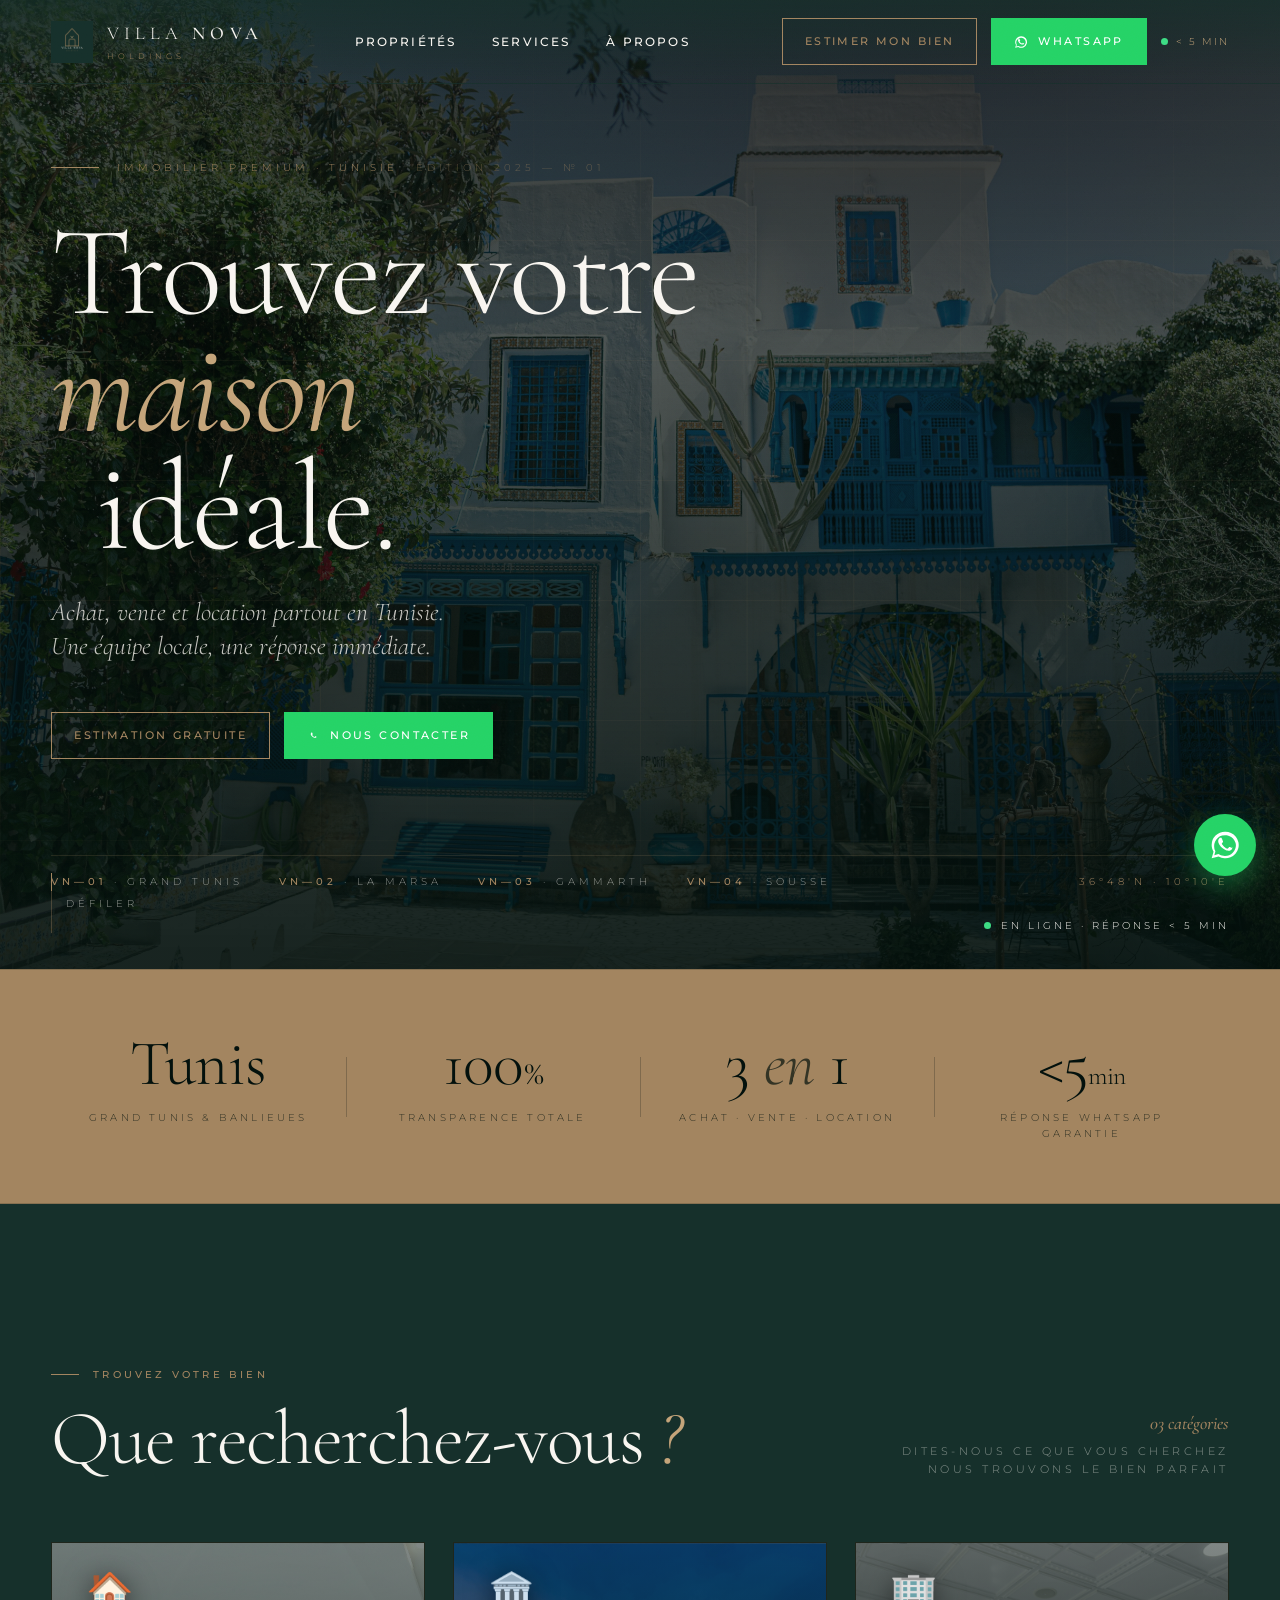
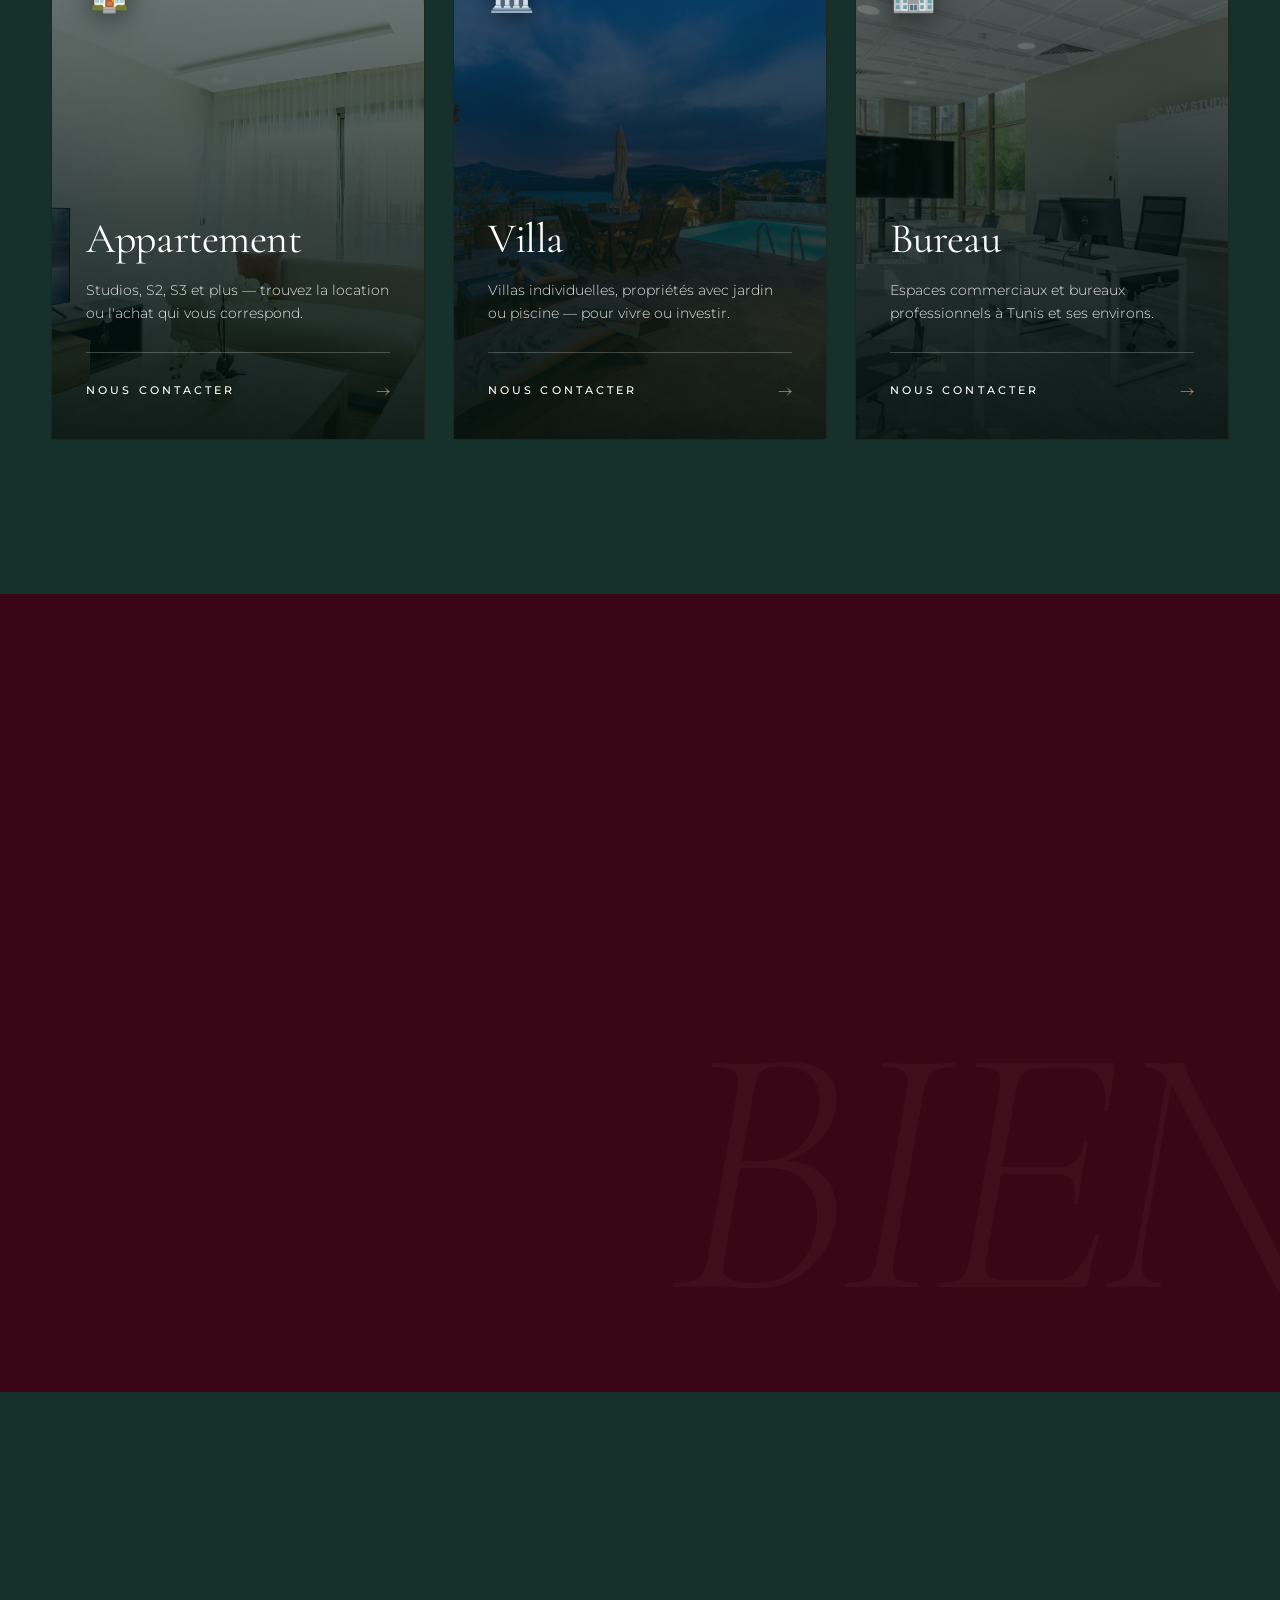
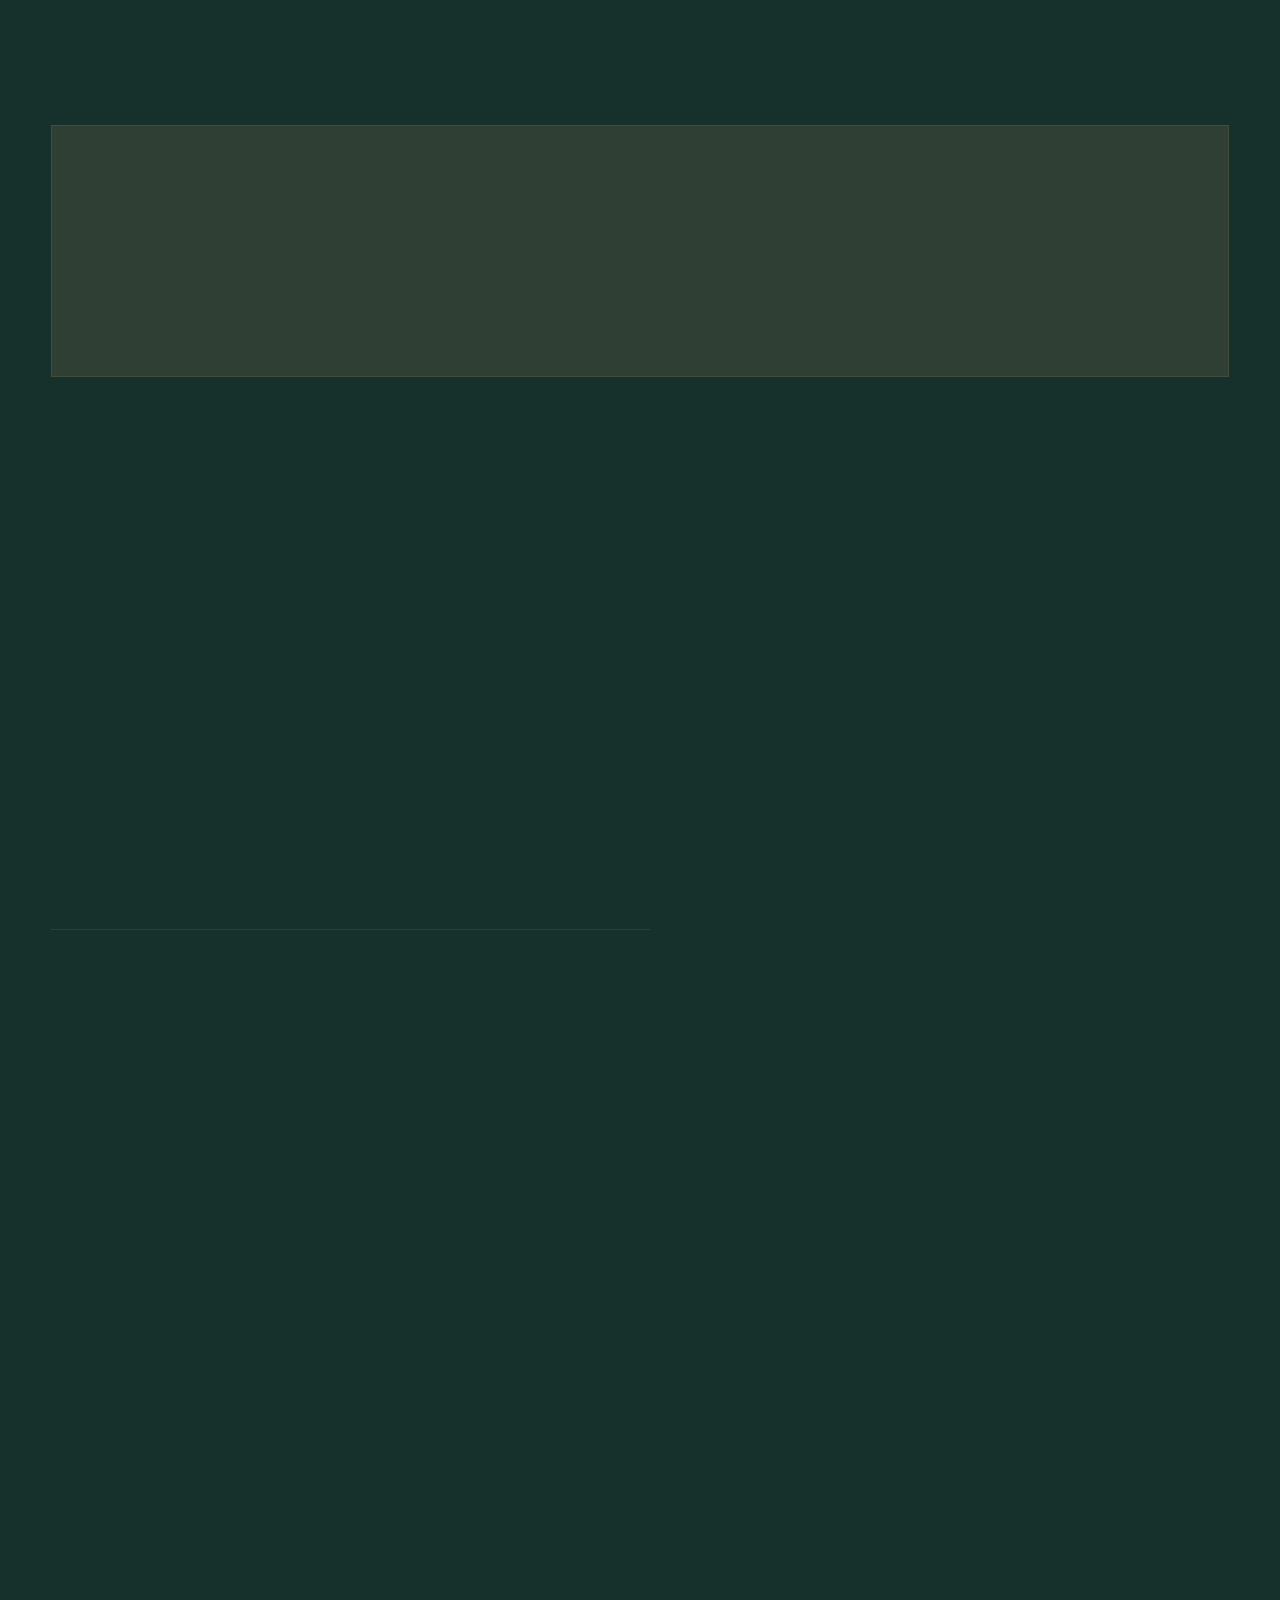
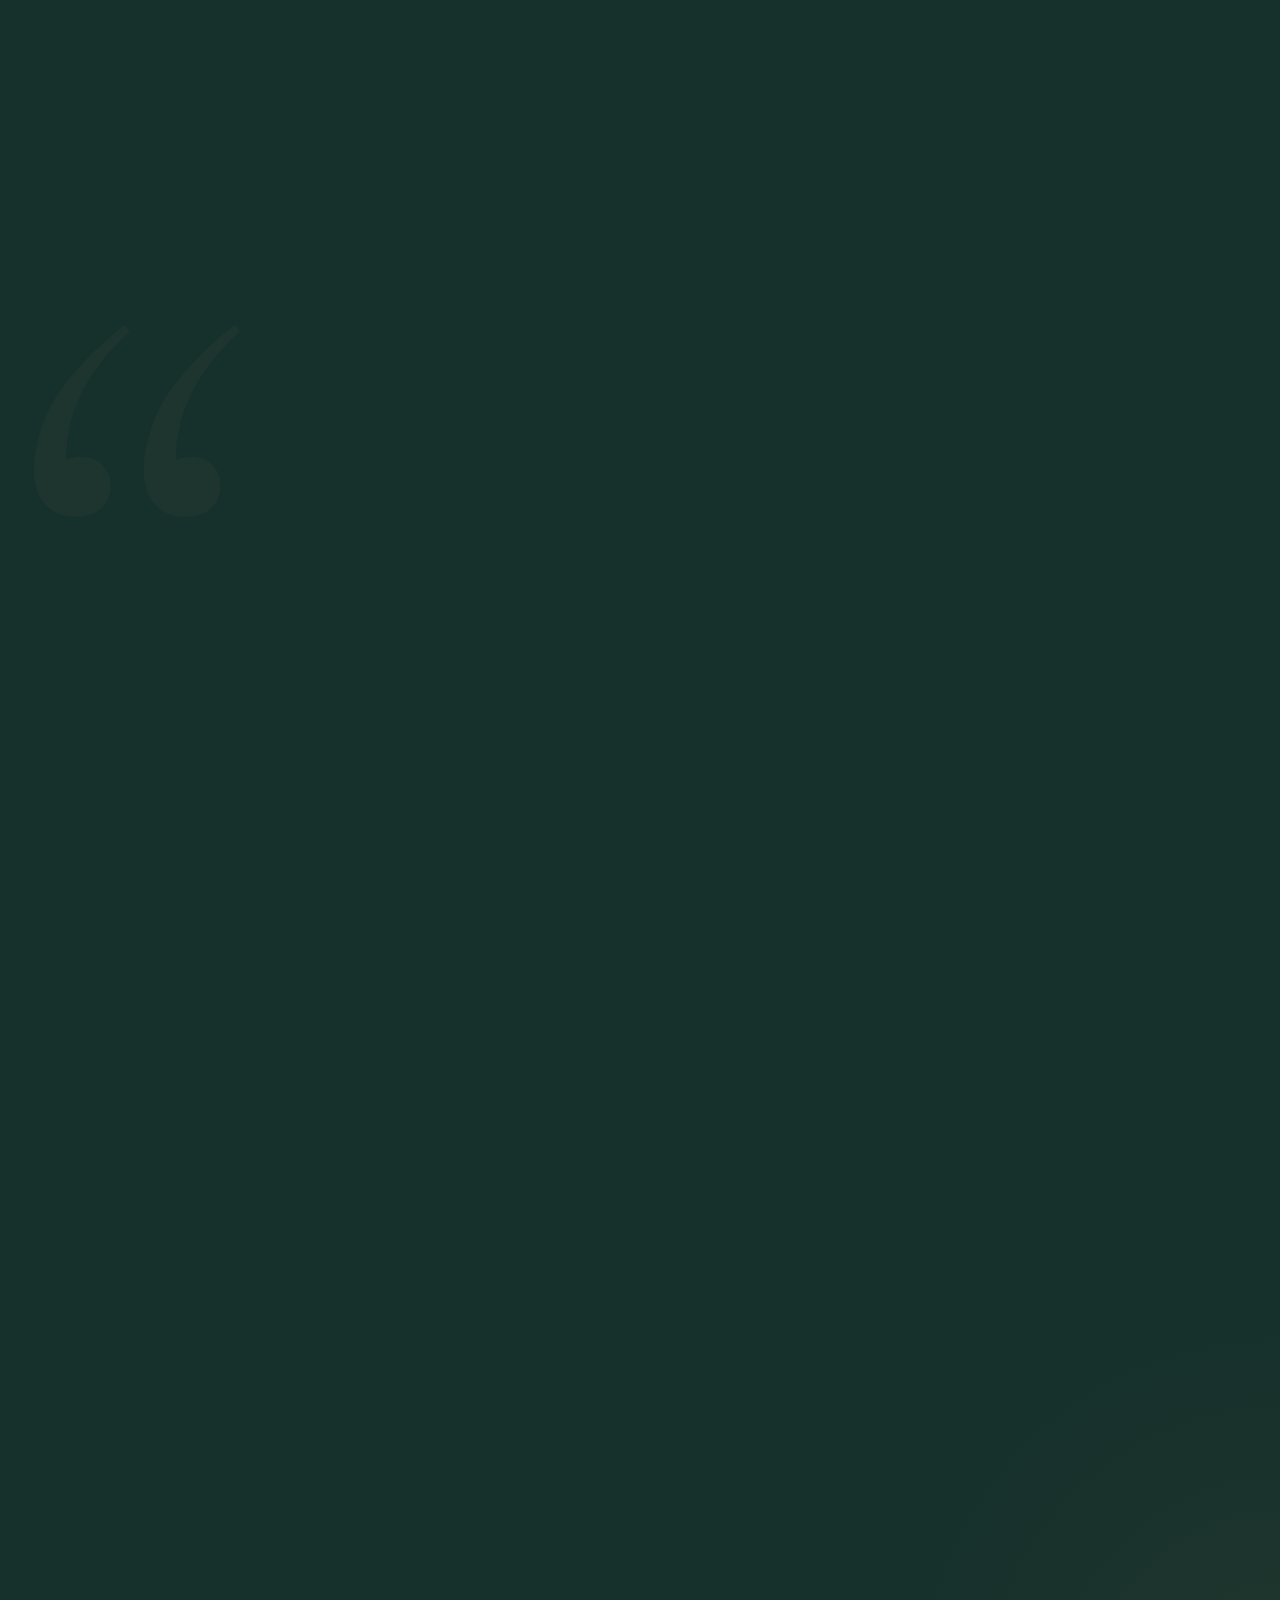
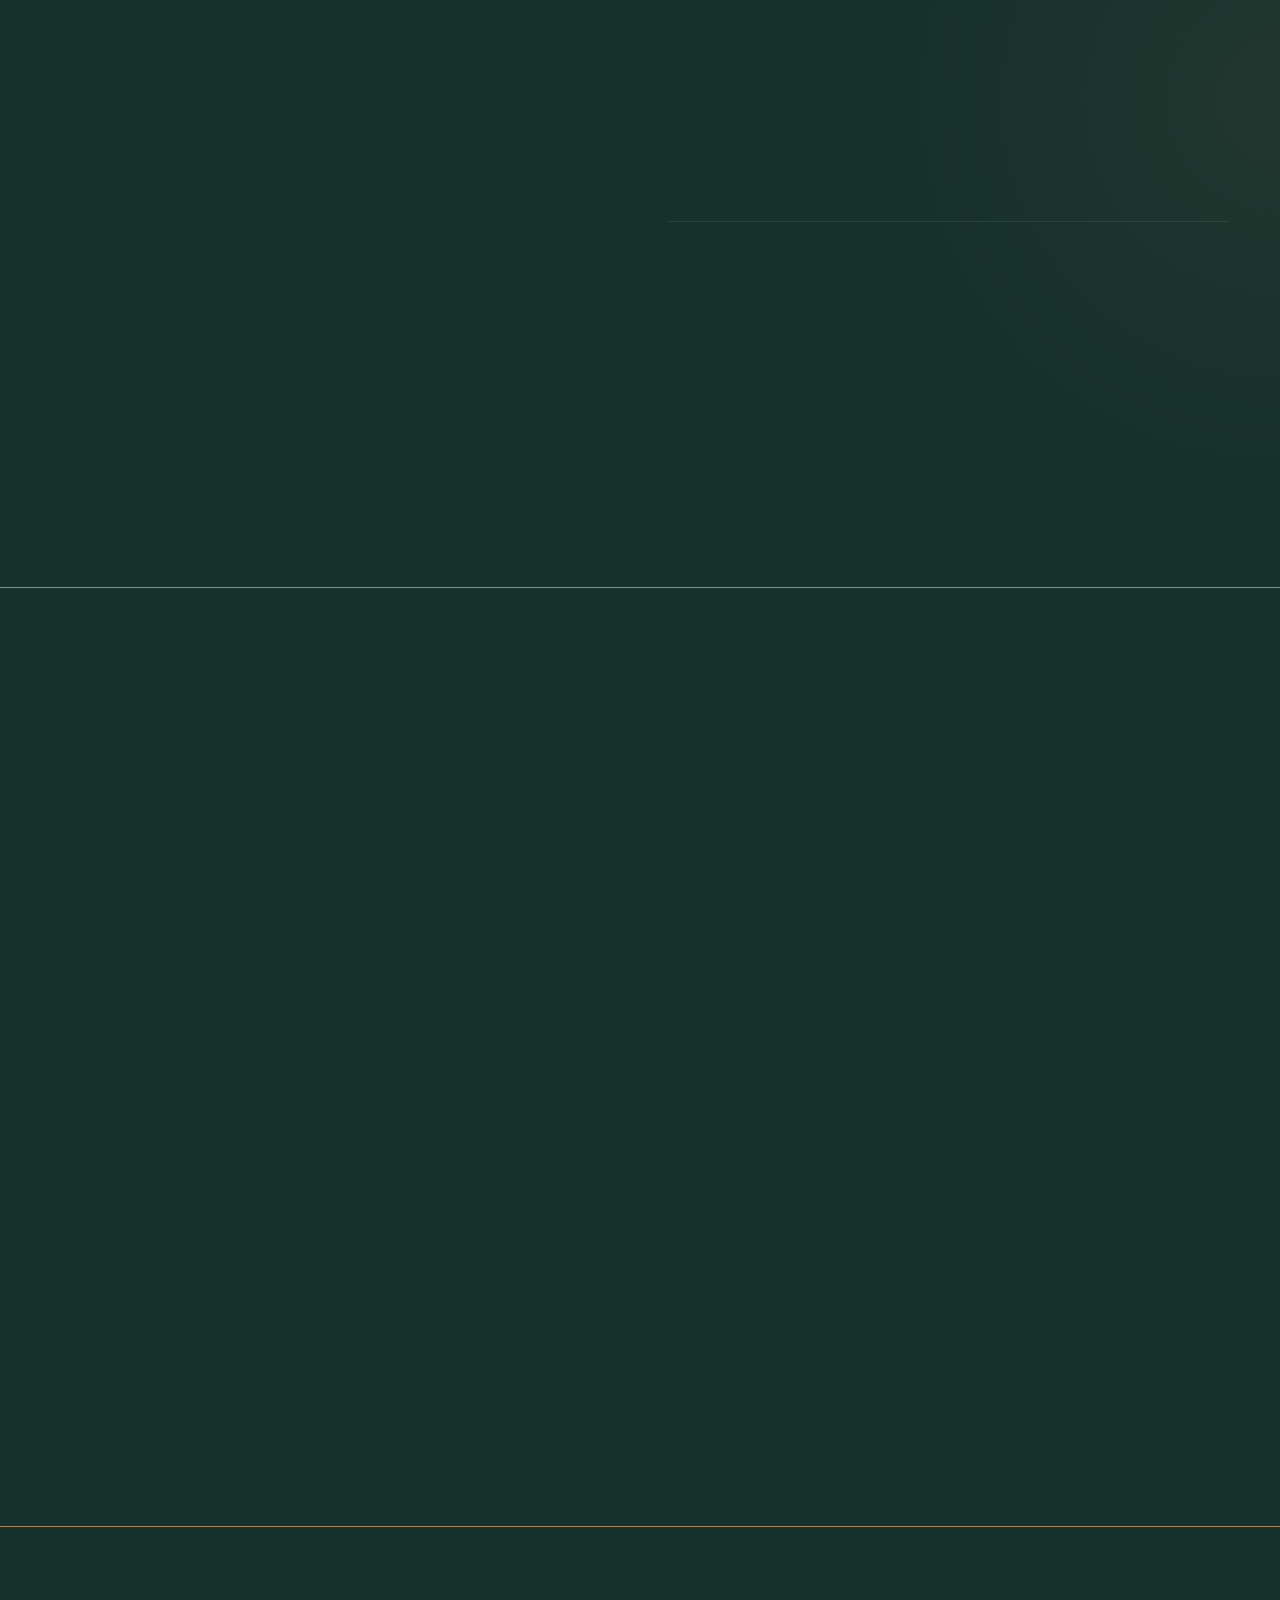
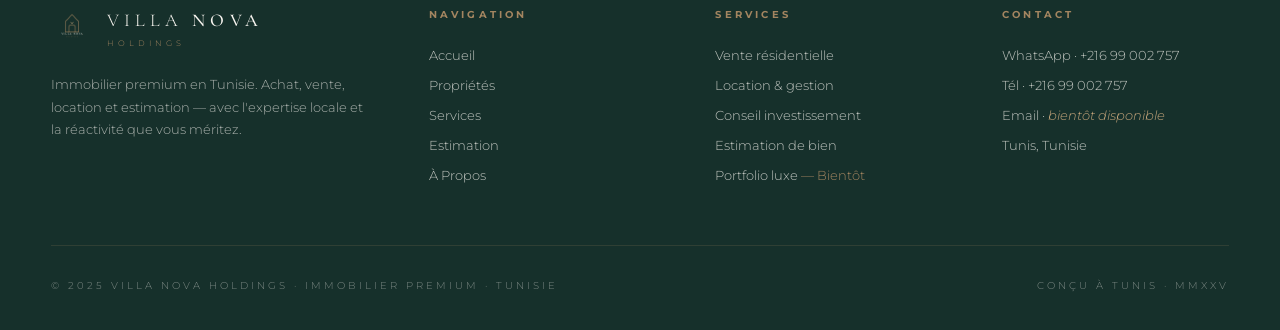
==== index.html @ f73da3b7 "Initial implementation of Villa Nova Holdings website Single-page luxury real estate site in French " ====
<!doctype html>
<html lang="fr">
<head>
<meta charset="utf-8" />
<meta name="viewport" content="width=device-width,initial-scale=1" />
<title>Villa Nova Holdings — Immobilier Premium en Tunisie</title>
<link rel="preconnect" href="https://fonts.googleapis.com" />
<link rel="preconnect" href="https://fonts.gstatic.com" crossorigin />
<link href="https://fonts.googleapis.com/css2?family=Cormorant+Garamond:ital,wght@0,300;0,400;0,500;0,600;1,300;1,400;1,500&family=Montserrat:wght@300;400;500;600&display=swap" rel="stylesheet" />

<style>
/* ─────────────────────────────────────────────────────────
   VILLA NOVA HOLDINGS · Dark editorial · Tunis 2025
   ───────────────────────────────────────────────────────── */

:root{
  --ink:#03110D;
  --forest:#16302B;
  --bordeaux:#390517;
  --gold:#A38560;
  --gold-light:#C4A47A;
  --cream:#F8F5F0;
  --hairline:rgba(163,133,96,.18);
  --hairline-strong:rgba(163,133,96,.34);
  --shadow:0 40px 80px -40px rgba(0,0,0,.7);
  --disp:"Cormorant Garamond", "Times New Roman", serif;
  --ui:"Montserrat","Helvetica Neue",Arial,sans-serif;
  --max:1440px;
  --gutter:clamp(20px,4vw,72px);
}

*{box-sizing:border-box;margin:0;padding:0}
html{scroll-behavior:smooth}
body{
  background:var(--forest);
  color:var(--cream);
  font-family:var(--ui);
  font-weight:300;
  font-size:16px;
  line-height:1.55;
  -webkit-font-smoothing:antialiased;
  overflow-x:hidden;
}

/* subtle film grain overlay */
body::before{
  content:"";
  position:fixed;inset:0;
  pointer-events:none;
  z-index:100;
  opacity:.05;
  mix-blend-mode:overlay;
  background-image:url("data:image/svg+xml;utf8,<svg xmlns='http://www.w3.org/2000/svg' width='200' height='200'><filter id='n'><feTurbulence type='fractalNoise' baseFrequency='.9' numOctaves='2' stitchTiles='stitch'/></filter><rect width='100%25' height='100%25' filter='url(%23n)' opacity='.9'/></svg>");
}

a{color:inherit;text-decoration:none}
img{display:block;max-width:100%}
button{font:inherit;color:inherit;background:none;border:0;cursor:pointer}

/* ── typography helpers ───────────────────────────────── */
.disp{font-family:var(--disp);font-weight:300;letter-spacing:-.01em;line-height:.95}
.italic-gold{font-style:italic;font-weight:400;color:var(--gold-light)}
.eyebrow{
  font-family:var(--ui);
  font-size:10px;
  font-weight:500;
  letter-spacing:.32em;
  text-transform:uppercase;
  color:var(--gold);
  display:inline-flex;align-items:center;gap:14px;
}
.eyebrow::before{
  content:"";width:28px;height:1px;background:var(--gold);
}
.eyebrow.no-rule::before{display:none}
.section-label{
  font-family:var(--ui);font-size:9px;letter-spacing:.5em;text-transform:uppercase;color:var(--gold)
}

/* ── containers ───────────────────────────────────────── */
.wrap{max-width:var(--max);margin:0 auto;padding:0 var(--gutter)}
section{position:relative;padding:clamp(90px,12vw,180px) 0}

/* ── reveal on scroll ─────────────────────────────────── */
.r{opacity:0;transform:translateY(32px);transition:opacity .9s ease-out, transform .9s cubic-bezier(.2,.7,.2,1)}
.r.in{opacity:1;transform:none}
.r.d1{transition-delay:.12s}.r.d2{transition-delay:.24s}.r.d3{transition-delay:.36s}.r.d4{transition-delay:.48s}.r.d5{transition-delay:.60s}.r.d6{transition-delay:.72s}

/* ──────────────────────────────────────────────────────
   NAVIGATION
   ────────────────────────────────────────────────────── */
.nav{
  position:fixed;top:0;left:0;right:0;z-index:80;
  padding:18px var(--gutter);
  display:flex;align-items:center;gap:24px;
  background:linear-gradient(to bottom, rgba(22,48,43,.65), rgba(22,48,43,0));
  transition:background .35s ease, border-color .35s ease, padding .35s ease;
  border-bottom:1px solid transparent;
}
.nav.scrolled{
  background:rgba(22,48,43,.96);
  backdrop-filter:blur(14px);
  -webkit-backdrop-filter:blur(14px);
  border-bottom-color:var(--hairline);
  padding-top:12px;padding-bottom:12px;
}
.brand{display:flex;align-items:center;gap:14px;min-width:0}
.brand img{width:42px;height:42px;object-fit:contain}
.brand .name{font-family:var(--disp);font-size:18px;letter-spacing:.28em;color:var(--cream)}
.brand .name b{font-weight:500}
.brand .sub{display:block;font-family:var(--ui);font-size:8px;letter-spacing:.5em;color:var(--gold);margin-top:2px}

.nav-links{display:flex;gap:36px;margin:0 auto;list-style:none}
.nav-links a{
  position:relative;font-size:12px;letter-spacing:.18em;text-transform:uppercase;
  font-weight:500;color:var(--cream);padding:6px 0;
}
.nav-links a::after{
  content:"";position:absolute;left:0;right:100%;bottom:0;height:1px;background:var(--gold);
  transition:right .4s cubic-bezier(.2,.7,.2,1);
}
.nav-links a:hover::after{right:0}

.nav-right{display:flex;align-items:center;gap:14px}
.btn{
  display:inline-flex;align-items:center;gap:10px;
  font-size:11px;letter-spacing:.22em;text-transform:uppercase;font-weight:500;
  padding:14px 22px;border-radius:0;
  transition:transform .35s ease, background .35s ease, color .35s ease, border-color .35s ease;
  white-space:nowrap;
}
.btn-ghost{border:1px solid var(--gold);color:var(--gold)}
.btn-ghost:hover{background:var(--gold);color:var(--ink);transform:translateY(-2px)}
.btn-gold{background:var(--gold);color:var(--ink);border:1px solid var(--gold)}
.btn-gold:hover{background:var(--gold-light);border-color:var(--gold-light);transform:translateY(-2px)}
.btn-outline{border:1px solid var(--hairline-strong);color:var(--cream)}
.btn-outline:hover{border-color:var(--gold);color:var(--gold);transform:translateY(-2px)}
.btn-wa{background:#25D366;color:#fff;border:1px solid #25D366}
.btn-wa:hover{background:#1FB855;border-color:#1FB855;color:#fff;transform:translateY(-2px)}

.live{display:inline-flex;align-items:center;gap:8px;font-size:10px;letter-spacing:.2em;text-transform:uppercase;color:var(--gold-light)}
.dot{width:7px;height:7px;border-radius:50%;background:#3DDC84;box-shadow:0 0 0 0 rgba(61,220,132,.7);animation:pulse 2s infinite}
@keyframes pulse{
  0%{box-shadow:0 0 0 0 rgba(61,220,132,.55)}
  70%{box-shadow:0 0 0 10px rgba(61,220,132,0)}
  100%{box-shadow:0 0 0 0 rgba(61,220,132,0)}
}

.nav-burger{display:none;background:none;border:1px solid var(--hairline-strong);color:var(--cream);width:42px;height:42px;align-items:center;justify-content:center}
.mobile-menu{display:none;position:fixed;inset:0;background:rgba(22,48,43,.98);z-index:79;flex-direction:column;align-items:center;justify-content:center;gap:32px}
.mobile-menu.open{display:flex}
.mobile-menu a{font-size:24px;letter-spacing:.18em;text-transform:uppercase;color:var(--cream);font-family:var(--disp);font-weight:300}
.mobile-menu a:hover{color:var(--gold-light)}

/* ──────────────────────────────────────────────────────
   HERO
   ────────────────────────────────────────────────────── */
.hero{
  min-height:100vh;
  padding:0;
  display:flex;align-items:flex-end;
  position:relative;overflow:hidden;
}
.hero-bg{position:absolute;inset:0;z-index:0}
.hero-bg img{width:100%;height:100%;object-fit:cover;filter:saturate(.85) brightness(.55)}
.hero-bg::after{
  content:"";position:absolute;inset:0;
  background:
    linear-gradient(180deg, rgba(3,17,13,.62) 0%, rgba(3,17,13,.45) 35%, rgba(3,17,13,.85) 100%),
    radial-gradient(120% 60% at 80% 0%, rgba(57,5,23,.35), transparent 60%);
}
.hero-grid{
  position:absolute;inset:0;z-index:1;pointer-events:none;
  background-image:
    linear-gradient(to right, var(--hairline) 1px, transparent 1px),
    linear-gradient(to bottom, var(--hairline) 1px, transparent 1px);
  background-size:calc(100%/12) 100%, 100% 120px;
  opacity:.35;
  mask-image:linear-gradient(to bottom, transparent, black 30%, black 70%, transparent);
}

.hero .wrap{
  position:relative;z-index:2;
  width:100%;
  padding-top:160px;padding-bottom:80px;
}

.hero-meta{
  display:flex;justify-content:space-between;align-items:flex-end;
  border-top:1px solid var(--hairline);padding-top:18px;
  font-size:10px;letter-spacing:.4em;text-transform:uppercase;color:var(--gold);
}
.hero-meta .left{display:flex;gap:36px}
.hero-meta .left span{color:rgba(248,245,240,.55)}
.hero-meta .left span b{color:var(--gold);font-weight:500}

.hero-headline{
  font-family:var(--disp);font-weight:300;
  font-size:clamp(56px, 10vw, 132px);
  line-height:.92;letter-spacing:-.02em;
  max-width:1100px;
  margin:38px 0 28px;
}
.hero-headline em{font-style:italic;font-weight:400;color:var(--gold-light)}
.hero-headline .indent{display:inline-block;padding-left:.35em}

.hero-sub{
  font-family:var(--disp);font-style:italic;font-weight:300;
  font-size:clamp(20px,2vw,26px);
  color:rgba(248,245,240,.78);
  max-width:560px;margin-bottom:48px;line-height:1.35;
}
.hero-ctas{display:flex;gap:14px;flex-wrap:wrap}

.hero-side{
  position:absolute;top:50%;right:var(--gutter);
  transform:translateY(-50%) rotate(90deg);transform-origin:right center;
  font-size:10px;letter-spacing:.5em;text-transform:uppercase;color:var(--gold);
  display:flex;align-items:center;gap:18px;z-index:2;
}
.hero-side::after{content:"";width:80px;height:1px;background:var(--gold);opacity:.6}

.hero-tag-bar{
  display:flex;align-items:center;gap:18px;
  font-size:10px;letter-spacing:.4em;text-transform:uppercase;color:var(--gold);
}
.hero-tag-bar .dotline{flex:none;width:48px;height:1px;background:var(--gold)}

.scroll-cue{
  position:absolute;left:var(--gutter);bottom:36px;z-index:3;
  display:flex;align-items:center;gap:14px;
  font-size:10px;letter-spacing:.4em;text-transform:uppercase;color:rgba(248,245,240,.6)
}
.scroll-cue .line{
  position:relative;width:1px;height:60px;background:var(--hairline-strong);overflow:hidden;
}
.scroll-cue .line::after{
  content:"";position:absolute;left:0;right:0;top:0;height:30%;background:var(--gold);
  animation:scrollLine 2.2s ease-in-out infinite;
}
@keyframes scrollLine{
  0%{transform:translateY(-100%)}50%{transform:translateY(120%)}100%{transform:translateY(120%)}
}

.online-cue{
  position:absolute;right:var(--gutter);bottom:36px;z-index:3;
  display:flex;align-items:center;gap:10px;
  font-size:10px;letter-spacing:.3em;text-transform:uppercase;color:var(--cream);
}

/* ──────────────────────────────────────────────────────
   TRUST STRIP
   ────────────────────────────────────────────────────── */
.trust{background:#A38560;padding:54px 0;border-top:1px solid rgba(3,17,13,.18);border-bottom:1px solid rgba(3,17,13,.18)}
.trust-grid{display:grid;grid-template-columns:repeat(4,1fr);gap:0}
.trust-cell{
  text-align:center;padding:8px 28px;position:relative;
}
.trust-cell + .trust-cell::before{
  content:"";position:absolute;left:0;top:50%;transform:translateY(-50%);
  width:1px;height:60px;background:rgba(3,17,13,.22);
}
.trust-num{font-family:var(--disp);font-weight:300;font-size:clamp(48px,5vw,72px);color:#03110D;line-height:1}
.trust-label{font-size:10px;letter-spacing:.32em;text-transform:uppercase;color:rgba(3,17,13,.72);margin-top:14px}

/* ──────────────────────────────────────────────────────
   ESTIMATION (bordeaux)
   ────────────────────────────────────────────────────── */
.estimation{background:var(--bordeaux);position:relative;overflow:hidden}
.estimation::before{
  content:"BIEN";position:absolute;right:-40px;bottom:-60px;
  font-family:var(--disp);font-weight:300;font-style:italic;
  font-size:clamp(180px,28vw,360px);color:rgba(163,133,96,.06);letter-spacing:-.04em;
  pointer-events:none;
}
.estimation-grid{display:grid;grid-template-columns:1.1fr 1fr;gap:80px;align-items:center;position:relative;z-index:1}
.estimation h2{
  font-family:var(--disp);font-weight:300;
  font-size:clamp(40px,5.4vw,76px);line-height:1;letter-spacing:-.015em;
  margin:22px 0 30px;
}
.estimation .body{font-size:16px;line-height:1.7;color:rgba(248,245,240,.85);max-width:520px;margin-bottom:32px}
.checklist{list-style:none;display:flex;flex-direction:column;gap:14px;margin-top:12px}
.checklist li{display:flex;align-items:flex-start;gap:14px;font-size:14px;color:var(--cream)}
.checklist li::before{
  content:"";width:24px;height:1px;background:var(--gold);margin-top:11px;flex:none;
}
.checklist b{color:var(--gold-light);font-weight:500}

.est-card{
  background:rgba(3,17,13,.55);
  border:1px solid var(--hairline-strong);
  padding:48px 44px;position:relative;
}
.est-card::before{
  content:"";position:absolute;left:-1px;top:-1px;width:48px;height:1px;background:var(--gold);
}
.est-card::after{
  content:"";position:absolute;left:-1px;top:-1px;width:1px;height:48px;background:var(--gold);
}
.est-card .crn{position:absolute;right:-1px;bottom:-1px}
.est-card .crn::before{content:"";position:absolute;right:0;bottom:0;width:48px;height:1px;background:var(--gold)}
.est-card .crn::after{content:"";position:absolute;right:0;bottom:0;width:1px;height:48px;background:var(--gold)}

.est-card h3{font-family:var(--disp);font-weight:400;font-size:34px;margin-bottom:6px}
.est-card .sub{font-size:11px;letter-spacing:.28em;text-transform:uppercase;color:var(--gold);margin-bottom:36px}
.est-actions{display:flex;flex-direction:column;gap:12px;margin-bottom:24px}
.est-actions .btn{justify-content:space-between;padding:18px 22px;font-size:11px}
.est-note{font-family:var(--disp);font-style:italic;font-size:14px;color:rgba(248,245,240,.6);text-align:center}

/* ──────────────────────────────────────────────────────
   PROPERTIES / CATEGORIES
   ────────────────────────────────────────────────────── */
.props{background:var(--forest)}
.section-head{display:grid;grid-template-columns:1fr auto;gap:40px;align-items:end;margin-bottom:64px}
.section-head h2{font-family:var(--disp);font-weight:300;font-size:clamp(48px,6vw,92px);line-height:1;letter-spacing:-.02em;margin-top:18px}
.section-head h2 em{font-style:italic;color:var(--gold-light)}
.section-head .meta{font-size:11px;letter-spacing:.32em;text-transform:uppercase;color:rgba(248,245,240,.5);text-align:right}
.section-head .meta b{color:var(--gold);font-weight:500;font-family:var(--disp);font-style:italic;font-size:18px;letter-spacing:0;display:block;text-transform:none;margin-bottom:6px}

/* Category cards */
.cat-grid{display:grid;grid-template-columns:repeat(3,1fr);gap:28px}
.cat{
  position:relative;display:block;overflow:hidden;
  aspect-ratio:3/4;
  background:#03110D;
  border:1px solid var(--hairline);
  transition:border-color .5s ease, transform .6s cubic-bezier(.2,.7,.2,1);
  isolation:isolate;
}
.cat:hover{border-color:var(--gold);transform:translateY(-4px)}
.cat-bg{
  position:absolute;inset:0;z-index:0;
  background-size:cover;background-position:center;
  transition:transform 1.4s cubic-bezier(.2,.7,.2,1);
  filter:saturate(.85);
}
.cat:hover .cat-bg{transform:scale(1.06)}
.cat-overlay{
  position:absolute;inset:0;z-index:1;pointer-events:none;
  background:linear-gradient(180deg, rgba(3,17,13,.5) 0%, rgba(3,17,13,.78) 55%, rgba(3,17,13,.94) 100%);
  transition:background .5s ease;
}
.cat:hover .cat-overlay{
  background:linear-gradient(180deg, rgba(3,17,13,.4) 0%, rgba(3,17,13,.74) 55%, rgba(3,17,13,.94) 100%);
}
.cat-body{
  position:relative;z-index:2;
  height:100%;
  padding:38px 34px 32px;
  display:flex;flex-direction:column;justify-content:flex-end;
  color:#fff;
}
.cat-icon{
  position:absolute;top:30px;left:34px;
  font-size:38px;line-height:1;
  filter:drop-shadow(0 4px 14px rgba(0,0,0,.55));
}
.cat-name{
  font-family:var(--disp);font-weight:400;
  font-size:42px;line-height:1.05;letter-spacing:-.01em;
  color:#fff;margin-bottom:18px;
}
.cat-desc{
  font-size:14px;line-height:1.6;
  color:rgba(255,255,255,.88);
  margin-bottom:28px;max-width:340px;
}
.cat-foot{
  display:flex;align-items:center;justify-content:space-between;
  padding-top:20px;
  border-top:1px solid rgba(255,255,255,.22);
  transition:border-color .5s ease;
}
.cat:hover .cat-foot{border-top-color:var(--gold)}
.cat-link{
  font-size:11px;letter-spacing:.28em;text-transform:uppercase;font-weight:500;
  color:#fff;
  transition:color .4s ease;
}
.cat:hover .cat-link{color:var(--gold-light)}
.cat-arrow{
  font-family:var(--disp);font-size:22px;color:var(--gold);
  transition:transform .4s ease;
}
.cat:hover .cat-arrow{transform:translateX(6px)}

/* ──────────────────────────────────────────────────────
   WHY (3 cards)
   ────────────────────────────────────────────────────── */
.why{background:var(--forest);position:relative;overflow:hidden}
.why-head{max-width:840px;margin-bottom:60px}
.why-head h2{font-family:var(--disp);font-weight:300;font-size:clamp(48px,6vw,96px);line-height:1;letter-spacing:-.02em;margin-top:18px}
.why-head h2 em{font-style:italic;color:var(--gold-light)}
.why-grid{display:grid;grid-template-columns:repeat(3,1fr);gap:1px;background:var(--hairline);border:1px solid var(--hairline)}
.why-card{
  background:rgba(0,0,0,.22);padding:44px 36px;position:relative;
  transition:background .5s ease;
}
.why-card:hover{background:rgba(0,0,0,.32)}
.why-card .num{
  font-family:var(--disp);font-weight:300;font-style:italic;
  font-size:14px;color:var(--gold);letter-spacing:.18em;
  display:flex;align-items:center;gap:14px;margin-bottom:24px;
}
.why-card .num::after{content:"";flex:1;height:1px;background:var(--hairline);margin-left:6px}
.why-card h3{font-family:var(--disp);font-weight:400;font-size:30px;line-height:1.1;margin-bottom:16px}
.why-card h3 em{font-style:italic;color:var(--gold-light)}
.why-card p{font-size:14px;line-height:1.6;color:rgba(248,245,240,.8)}

/* ──────────────────────────────────────────────────────
   SERVICES
   ────────────────────────────────────────────────────── */
.services{background:var(--forest);position:relative;overflow:hidden}
.services-grid{display:grid;grid-template-columns:1.2fr 1fr;gap:80px;align-items:start}
.svc-list{list-style:none;display:flex;flex-direction:column;border-top:1px solid var(--hairline)}
.svc-item{
  display:grid;grid-template-columns:80px 1fr auto;gap:36px;align-items:start;
  padding:36px 0;border-bottom:1px solid var(--hairline);
  transition:padding-left .5s ease;cursor:default;
}
.svc-item:hover{padding-left:14px}
.svc-num{font-family:var(--disp);font-weight:300;font-style:italic;font-size:22px;color:var(--gold);letter-spacing:.1em}
.svc-name{font-family:var(--disp);font-weight:400;font-size:26px;line-height:1.2}
.svc-name em{font-style:italic;color:var(--gold-light)}
.svc-name .small{display:block;font-family:var(--ui);font-weight:500;font-size:10px;letter-spacing:.32em;color:var(--gold);text-transform:uppercase;margin-top:6px}
.svc-desc{font-size:14px;color:rgba(248,245,240,.75);line-height:1.6;margin-top:8px;max-width:480px}
.svc-arrow{font-family:var(--disp);color:var(--gold);font-size:22px;align-self:center;opacity:.5;transition:opacity .4s, transform .4s}
.svc-item:hover .svc-arrow{opacity:1;transform:translateX(6px)}

.svc-visual{
  position:sticky;top:140px;
  aspect-ratio:3/4;
  border:1px solid var(--hairline-strong);
  overflow:hidden;
  background:#03110D;
}
.svc-visual img{
  position:absolute;inset:0;width:100%;height:100%;object-fit:cover;
  filter:saturate(.9) brightness(.95);
}
.svc-visual::after{
  content:"";position:absolute;left:0;right:0;bottom:0;height:40%;pointer-events:none;
  background:linear-gradient(180deg, transparent 0%, rgba(3,17,13,.55) 100%);
}

/* ──────────────────────────────────────────────────────
   TESTIMONIALS
   ────────────────────────────────────────────────────── */
.testi{background:var(--forest);position:relative;overflow:hidden}
.testi::before{
  content:"\201C";position:absolute;left:-30px;top:-60px;
  font-family:var(--disp);font-weight:400;font-style:italic;
  font-size:760px;line-height:1;color:rgba(163,133,96,.05);pointer-events:none;
}
.testi-head{position:relative;z-index:1;margin-bottom:80px;max-width:780px}
.testi-head h2{font-family:var(--disp);font-weight:300;font-size:clamp(48px,6vw,92px);line-height:1;letter-spacing:-.02em;margin-top:18px}
.testi-head h2 em{font-style:italic;color:var(--gold-light)}
.testi-grid{display:grid;grid-template-columns:repeat(3,1fr);gap:24px;position:relative;z-index:1}
.testi-card{
  background:rgba(0,0,0,.22);border:1px solid var(--hairline);
  padding:42px 36px;display:flex;flex-direction:column;
  transition:transform .6s cubic-bezier(.2,.7,.2,1), border-color .4s;
}
.testi-card:hover{transform:translateY(-6px);border-color:var(--gold)}
.testi-stars{color:var(--gold);font-size:14px;letter-spacing:.3em;margin-bottom:24px}
.testi-quote{font-family:var(--disp);font-weight:300;font-style:italic;font-size:21px;line-height:1.4;color:var(--cream);flex:1;margin-bottom:32px}
.testi-author{display:flex;flex-direction:column;gap:6px;border-top:1px solid var(--hairline);padding-top:20px}
.testi-author .name{font-family:var(--disp);font-weight:500;font-size:18px;color:var(--gold-light)}
.testi-author .role{font-size:10px;letter-spacing:.3em;text-transform:uppercase;color:rgba(248,245,240,.6)}

/* ──────────────────────────────────────────────────────
   ABOUT
   ────────────────────────────────────────────────────── */
.about{background:var(--forest);position:relative;overflow:hidden}
.about::before{
  content:"";position:absolute;right:0;top:0;bottom:0;width:30%;
  background:radial-gradient(circle at right, rgba(163,133,96,.08), transparent 60%);
  pointer-events:none;
}
.about-grid{display:grid;grid-template-columns:1fr 1.05fr;gap:80px;align-items:center}
.about-photo{position:relative;aspect-ratio:4/5}
.about-photo img{width:100%;height:100%;object-fit:cover;filter:saturate(.9) brightness(.85)}
.about-photo::after{
  content:"";position:absolute;inset:14px;border:1px solid var(--gold);pointer-events:none;mix-blend-mode:overlay;
}
.about-pull{
  position:absolute;left:-20px;bottom:-20px;max-width:340px;
  background:rgba(0,0,0,.55);border:1px solid var(--gold);
  padding:30px 28px;
}
.about-pull p{font-family:var(--disp);font-weight:300;font-style:italic;font-size:22px;line-height:1.3;color:var(--cream)}
.about-pull cite{display:block;margin-top:14px;font-style:normal;font-size:10px;letter-spacing:.32em;text-transform:uppercase;color:var(--gold)}

.about h2{font-family:var(--disp);font-weight:300;font-size:clamp(44px,5.4vw,80px);line-height:1;letter-spacing:-.02em;margin:18px 0 32px}
.about h2 em{font-style:italic;color:var(--gold-light)}
.about-body{font-size:16px;line-height:1.7;color:rgba(248,245,240,.85);max-width:560px;margin-bottom:48px}

.values{display:grid;grid-template-columns:repeat(2,1fr);gap:28px;border-top:1px solid var(--hairline);padding-top:36px}
.value h4{font-family:var(--disp);font-weight:500;font-size:20px;color:var(--gold-light);margin-bottom:6px}
.value h4 .n{font-family:var(--disp);font-style:italic;font-weight:300;color:var(--gold);margin-right:10px;font-size:14px;letter-spacing:.1em}
.value p{font-size:13px;line-height:1.6;color:rgba(248,245,240,.7)}

/* ──────────────────────────────────────────────────────
   FINAL CTA
   ────────────────────────────────────────────────────── */
.final{
  background:var(--forest);border-top:1px solid var(--gold);
  padding-top:120px;text-align:center;
}
.final .eyebrow{justify-content:center}
.final h2{font-family:var(--disp);font-weight:300;font-size:clamp(48px,6.8vw,108px);line-height:1;letter-spacing:-.025em;margin:28px auto 26px;max-width:1100px}
.final h2 em{font-style:italic;color:var(--gold-light)}
.final .sub{font-family:var(--disp);font-style:italic;font-size:22px;color:rgba(248,245,240,.78);max-width:540px;margin:0 auto 48px}
.final .big-btn{
  display:inline-flex;align-items:center;gap:18px;
  padding:24px 44px;background:#25D366;color:#fff;
  font-size:12px;letter-spacing:.32em;text-transform:uppercase;font-weight:600;
  transition:transform .4s ease, background .4s ease;
  border:1px solid #25D366;
}
.final .big-btn:hover{background:#1FB855;border-color:#1FB855;transform:translateY(-3px)}
.final .number{font-family:var(--disp);font-weight:500;font-size:28px;color:var(--gold);margin-top:30px;letter-spacing:.04em}
.final .note{font-size:10px;letter-spacing:.32em;text-transform:uppercase;color:rgba(248,245,240,.5);margin-top:18px;padding-bottom:120px}

/* ──────────────────────────────────────────────────────
   FOOTER
   ────────────────────────────────────────────────────── */
.foot{background:var(--forest);border-top:1px solid var(--gold);padding:80px 0 36px}
.foot-grid{display:grid;grid-template-columns:1.4fr 1fr 1fr 1fr;gap:60px;margin-bottom:60px}
.foot h5{font-size:10px;letter-spacing:.32em;text-transform:uppercase;color:var(--gold);margin-bottom:22px}
.foot ul{list-style:none;display:flex;flex-direction:column;gap:10px}
.foot a, .foot li{font-size:13px;color:rgba(248,245,240,.75)}
.foot a:hover{color:var(--gold-light)}
.foot .brand{margin-bottom:24px}
.foot p{font-size:13px;color:rgba(248,245,240,.65);line-height:1.7;max-width:340px}
.foot-bottom{padding-top:32px;border-top:1px solid var(--hairline);display:flex;justify-content:space-between;align-items:center;flex-wrap:wrap;gap:14px}
.foot-bottom small{font-size:10px;letter-spacing:.3em;text-transform:uppercase;color:rgba(248,245,240,.45)}

/* ──────────────────────────────────────────────────────
   FLOATING WHATSAPP
   ────────────────────────────────────────────────────── */
.wa-float{
  position:fixed;right:24px;bottom:24px;z-index:90;
  width:62px;height:62px;border-radius:50%;
  background:#25D366;display:flex;align-items:center;justify-content:center;
  box-shadow:0 10px 30px rgba(37,211,102,.4), 0 0 0 0 rgba(37,211,102,.5);
  animation:bob 3s ease-in-out infinite, waPulse 2.4s ease-out infinite;
  transition:transform .3s ease;
}
.wa-float:hover{transform:scale(1.08) !important}
.wa-float svg{width:32px;height:32px;color:#fff;fill:currentColor}
@keyframes bob{0%,100%{transform:translateY(0)}50%{transform:translateY(-6px)}}
@keyframes waPulse{
  0%{box-shadow:0 10px 30px rgba(37,211,102,.4), 0 0 0 0 rgba(37,211,102,.55)}
  70%{box-shadow:0 10px 30px rgba(37,211,102,.4), 0 0 0 24px rgba(37,211,102,0)}
  100%{box-shadow:0 10px 30px rgba(37,211,102,.4), 0 0 0 0 rgba(37,211,102,0)}
}

/* ──────────────────────────────────────────────────────
   RESPONSIVE
   ────────────────────────────────────────────────────── */
@media (max-width:1100px){
  .nav-links{display:none}
  .nav-burger{display:flex}
  .brand .sub{display:none}
  .nav-right .btn-ghost{display:none}
  .nav-right .live{display:none}
  .estimation-grid, .services-grid, .about-grid{grid-template-columns:1fr;gap:48px}
  .svc-visual{position:static;aspect-ratio:auto;min-height:380px}
  .cat-grid, .testi-grid{grid-template-columns:1fr 1fr}
}
@media (max-width:760px){
  .nav{padding:14px var(--gutter)}
  .brand .name{font-size:14px;letter-spacing:.22em}
  .hero .wrap{padding-top:140px;padding-bottom:120px}
  .hero-side{display:none}
  .online-cue{font-size:9px}
  .trust-grid{grid-template-columns:1fr 1fr;gap:36px 0}
  .trust-cell + .trust-cell::before{display:none}
  .why-grid{grid-template-columns:1fr}
  .cat-grid, .testi-grid{grid-template-columns:1fr}
  .foot-grid{grid-template-columns:1fr 1fr;gap:40px}
  .about-pull{position:static;margin-top:16px;max-width:none}
  .section-head{grid-template-columns:1fr;gap:18px}
  .section-head .meta{text-align:left}
  .est-card{padding:36px 28px}
}
</style>
</head>
<body>

<!-- ═══════════════ NAV ═══════════════ -->
<nav class="nav" id="nav">
  <a href="#top" class="brand">
    <img src="assets/logo.png" alt="Villa Nova Holdings" />
    <span>
      <span class="name">VILLA <b>NOVA</b></span>
      <span class="sub">HOLDINGS</span>
    </span>
  </a>
  <ul class="nav-links">
    <li><a href="#proprietes">Propriétés</a></li>
    <li><a href="#services">Services</a></li>
    <li><a href="#apropos">À Propos</a></li>
  </ul>
  <div class="nav-right">
    <a class="btn btn-ghost" href="#estimation">Estimer mon bien</a>
    <a class="btn btn-wa" href="https://wa.me/21699002757?text=Bonjour%20Villa%20Nova%20%F0%9F%91%8B" target="_blank" rel="noopener">
      <svg width="14" height="14" viewBox="0 0 24 24" fill="currentColor" aria-hidden="true"><path d="M17.5 14.4c-.3-.1-1.6-.8-1.9-.9-.3-.1-.4-.1-.6.1-.2.3-.7.9-.8 1-.2.2-.3.2-.6.1-.3-.1-1.2-.4-2.3-1.4-.9-.8-1.4-1.7-1.6-2-.2-.3 0-.5.1-.6.1-.1.3-.3.4-.5.1-.2.2-.3.3-.5.1-.2 0-.4 0-.5-.1-.1-.6-1.6-.9-2.1-.2-.6-.5-.5-.6-.5h-.5c-.2 0-.5.1-.7.3-.2.3-.9.9-.9 2.2 0 1.3.9 2.5 1 2.7.1.2 1.8 2.8 4.5 3.9.6.3 1.1.4 1.5.5.6.2 1.2.2 1.6.1.5-.1 1.6-.7 1.8-1.3.2-.6.2-1.2.2-1.3-.1-.1-.3-.2-.5-.3zM12 2A10 10 0 002 12c0 1.8.5 3.5 1.4 5L2 22l5.2-1.4A10 10 0 1012 2zm0 18.2c-1.6 0-3.2-.4-4.6-1.2l-.3-.2-3.1.8.8-3-.2-.3A8.2 8.2 0 1120.2 12 8.2 8.2 0 0112 20.2z"/></svg>
      WhatsApp
    </a>
    <span class="live"><span class="dot"></span>&lt; 5 min</span>
    <button class="nav-burger" id="burger" aria-label="Menu">
      <svg width="18" height="18" viewBox="0 0 24 24" fill="none" stroke="currentColor" stroke-width="1.5"><path d="M3 6h18M3 12h18M3 18h18"/></svg>
    </button>
  </div>
</nav>

<!-- Mobile menu -->
<div class="mobile-menu" id="mobileMenu">
  <a href="#proprietes" onclick="closeMobile()">Propriétés</a>
  <a href="#services" onclick="closeMobile()">Services</a>
  <a href="#apropos" onclick="closeMobile()">À Propos</a>
  <a href="#estimation" onclick="closeMobile()">Estimer mon bien</a>
  <a class="btn btn-wa" style="margin-top:16px" href="https://wa.me/21699002757?text=Bonjour%20Villa%20Nova%20%F0%9F%91%8B" target="_blank" rel="noopener">WhatsApp</a>
</div>

<!-- ═══════════════ HERO ═══════════════ -->
<header class="hero" id="top">
  <div class="hero-bg">
    <img src="assets/hero.jpg" alt="Villa de luxe en Tunisie" />
  </div>
  <div class="hero-grid"></div>

  <div class="wrap">
    <div class="hero-tag-bar r">
      <span class="dotline"></span>
      <span>Immobilier Premium · Tunisie</span>
      <span style="opacity:.5">Édition 2025 — № 01</span>
    </div>

    <h1 class="hero-headline">
      <span class="r d1">Trouvez votre</span><br/>
      <em class="r d2">maison</em><br/>
      <span class="indent r d3">idéale.</span>
    </h1>

    <p class="hero-sub r d4">
      Achat, vente et location partout en Tunisie.<br/>
      Une équipe locale, une réponse immédiate.
    </p>

    <div class="hero-ctas r d5">
      <a class="btn btn-ghost" href="#estimation">Estimation Gratuite</a>
      <a class="btn btn-wa" href="https://wa.me/21699002757?text=Bonjour%20Villa%20Nova%20%F0%9F%91%8B" target="_blank" rel="noopener">
        <svg width="13" height="13" viewBox="0 0 24 24" fill="currentColor"><path d="M17.5 14.4c-.3-.1-1.6-.8-1.9-.9-.3-.1-.4-.1-.6.1-.2.3-.7.9-.8 1-.2.2-.3.2-.6.1-.3-.1-1.2-.4-2.3-1.4-.9-.8-1.4-1.7-1.6-2-.2-.3 0-.5.1-.6l.4-.5.3-.5c.1-.2 0-.4 0-.5-.1-.1-.6-1.6-.9-2.1-.2-.6-.5-.5-.6-.5h-.5c-.2 0-.5.1-.7.3-.2.3-.9.9-.9 2.2 0 1.3.9 2.5 1 2.7.1.2 1.8 2.8 4.5 3.9.6.3 1.1.4 1.5.5.6.2 1.2.2 1.6.1.5-.1 1.6-.7 1.8-1.3.2-.6.2-1.2.2-1.3-.1-.1-.3-.2-.5-.3z"/></svg>
        Nous contacter
      </a>
    </div>

    <div class="hero-meta r d6" style="margin-top:96px">
      <div class="left">
        <span><b>VN—01</b> · Grand Tunis</span>
        <span><b>VN—02</b> · La Marsa</span>
        <span><b>VN—03</b> · Gammarth</span>
        <span><b>VN—04</b> · Sousse</span>
      </div>
      <div class="right" style="text-align:right">
        <span>36°48′N · 10°10′E</span>
      </div>
    </div>
  </div>

  <div class="scroll-cue"><div class="line"></div><span>Défiler</span></div>
  <div class="online-cue"><span class="dot"></span><span>En ligne · Réponse &lt; 5 min</span></div>
</header>

<!-- ═══════════════ TRUST STRIP ═══════════════ -->
<section class="trust">
  <div class="wrap">
    <div class="trust-grid">
      <div class="trust-cell r">
        <div class="trust-num disp">Tunis</div>
        <div class="trust-label">Grand Tunis &amp; banlieues</div>
      </div>
      <div class="trust-cell r d1">
        <div class="trust-num disp">100<span style="font-size:.55em">%</span></div>
        <div class="trust-label">Transparence totale</div>
      </div>
      <div class="trust-cell r d2">
        <div class="trust-num disp">3 <em style="color:rgba(3,17,13,.7);font-style:italic">en</em> 1</div>
        <div class="trust-label">Achat · Vente · Location</div>
      </div>
      <div class="trust-cell r d3">
        <div class="trust-num disp">&lt;5<span style="font-size:.4em">min</span></div>
        <div class="trust-label">Réponse WhatsApp garantie</div>
      </div>
    </div>
  </div>
</section>

<!-- ═══════════════ PROPERTIES / CATEGORIES ═══════════════ -->
<section class="props" id="proprietes">
  <div class="wrap">
    <div class="section-head">
      <div>
        <span class="eyebrow r">Trouvez votre bien</span>
        <h2 class="r d1">Que recherchez-vous <em>?</em></h2>
      </div>
      <div class="meta r d2">
        <b>03 catégories</b>
        Dites-nous ce que vous cherchez<br/>Nous trouvons le bien parfait
      </div>
    </div>

    <div class="cat-grid">
      <a class="cat r" href="https://wa.me/21699002757?text=Bonjour%20Villa%20Nova%20%F0%9F%91%8B%2C%20je%20recherche%20un%20appartement%20(studio%2C%20F2%2C%20F3%20ou%20plus)%20%C3%A0%20la%20location%20ou%20%C3%A0%20l%27achat." target="_blank" rel="noopener">
        <div class="cat-bg" style="background-image:url('assets/cat-apartment.jpg')"></div>
        <div class="cat-overlay"></div>
        <div class="cat-body">
          <div class="cat-icon" aria-hidden="true">🏠</div>
          <h3 class="cat-name">Appartement</h3>
          <p class="cat-desc">Studios, S2, S3 et plus — trouvez la location ou l'achat qui vous correspond.</p>
          <div class="cat-foot">
            <span class="cat-link">Nous contacter</span>
            <span class="cat-arrow">→</span>
          </div>
        </div>
      </a>

      <a class="cat r d1" href="https://wa.me/21699002757?text=Bonjour%20Villa%20Nova%20%F0%9F%91%8B%2C%20je%20recherche%20une%20villa%20(individuelle%2C%20avec%20jardin%20ou%20piscine)%20pour%20vivre%20ou%20investir." target="_blank" rel="noopener">
        <div class="cat-bg" style="background-image:url('assets/cat-villa.jpg')"></div>
        <div class="cat-overlay"></div>
        <div class="cat-body">
          <div class="cat-icon" aria-hidden="true">🏛️</div>
          <h3 class="cat-name">Villa</h3>
          <p class="cat-desc">Villas individuelles, propriétés avec jardin ou piscine — pour vivre ou investir.</p>
          <div class="cat-foot">
            <span class="cat-link">Nous contacter</span>
            <span class="cat-arrow">→</span>
          </div>
        </div>
      </a>

      <a class="cat r d2" href="https://wa.me/21699002757?text=Bonjour%20Villa%20Nova%20%F0%9F%91%8B%2C%20je%20recherche%20un%20bureau%20ou%20espace%20commercial%20%C3%A0%20Tunis%20ou%20environs." target="_blank" rel="noopener">
        <div class="cat-bg" style="background-image:url('assets/cat-office.jpg')"></div>
        <div class="cat-overlay"></div>
        <div class="cat-body">
          <div class="cat-icon" aria-hidden="true">🏢</div>
          <h3 class="cat-name">Bureau</h3>
          <p class="cat-desc">Espaces commerciaux et bureaux professionnels à Tunis et ses environs.</p>
          <div class="cat-foot">
            <span class="cat-link">Nous contacter</span>
            <span class="cat-arrow">→</span>
          </div>
        </div>
      </a>
    </div>
  </div>
</section>

<!-- ═══════════════ ESTIMATION ═══════════════ -->
<section class="estimation" id="estimation">
  <div class="wrap">
    <div class="estimation-grid">
      <div>
        <span class="eyebrow r">Propriétaires — Vous vendez ?</span>
        <h2 class="r d1">Combien vaut votre <em class="italic-gold">bien</em><br/>aujourd'hui&nbsp;?</h2>
        <p class="body r d2">Estimation précise et gratuite en 24h. Nos experts connaissent chaque quartier de Tunis — et vous donnent un prix réel, pas un chiffre optimiste.</p>
        <ul class="checklist">
          <li class="r d3"><span><b>Gratuit</b> &amp; sans engagement</span></li>
          <li class="r d4"><span><b>Résultat</b> en 24 heures</span></li>
          <li class="r d5"><span><b>Expert</b> du marché local</span></li>
        </ul>
      </div>

      <aside class="est-card r d2">
        <span class="crn"></span>
        <h3>Estimation gratuite</h3>
        <p class="sub">Via WhatsApp · Résultat en 24h</p>
        <div class="est-actions">
          <a class="btn btn-gold" href="https://wa.me/21699002757?text=Bonjour%2C%20je%20souhaite%20une%20estimation%20gratuite%20de%20mon%20bien." target="_blank" rel="noopener">
            Estimer mon bien <span>→</span>
          </a>
          <a class="btn btn-outline" href="tel:+21699002757">
            Appeler directement <span>↗</span>
          </a>
        </div>
        <p class="est-note">Aucun engagement requis.</p>
      </aside>
    </div>
  </div>
</section>

<!-- ═══════════════ WHY ═══════════════ -->
<section class="why">
  <div class="wrap">
    <div class="why-head">
      <span class="eyebrow r">Notre différence</span>
      <h2 class="r d1">Pourquoi <em>nous</em> choisir&nbsp;?</h2>
    </div>
    <div class="why-grid">
      <div class="why-card r">
        <div class="num">N° 01 · Réactivité</div>
        <h3>Réponse <em>immédiate</em>.</h3>
        <p>Réponse sur WhatsApp en moins de 5 minutes, 7j/7. Pendant que d'autres attendent, nous trouvons déjà votre solution.</p>
      </div>
      <div class="why-card r d1">
        <div class="num">N° 02 · Terrain</div>
        <h3>Expertise <em>locale</em>.</h3>
        <p>Nous connaissons chaque quartier de Tunis de l'intérieur. Prix réels, bonnes adresses, tendances vérifiées.</p>
      </div>
      <div class="why-card r d2">
        <div class="num">N° 03 · Relation</div>
        <h3>Partenaire, <em>pas agent</em>.</h3>
        <p>Nous vous accompagnons de la première visite jusqu'à la signature. Et après aussi.</p>
      </div>
    </div>
  </div>
</section>

<!-- ═══════════════ SERVICES ═══════════════ -->
<section class="services" id="services">
  <div class="wrap">
    <div class="services-grid">
      <div>
        <span class="eyebrow r">Ce que nous faisons</span>
        <h2 class="r d1" style="font-family:var(--disp);font-weight:300;font-size:clamp(40px,5.4vw,78px);line-height:1;letter-spacing:-.02em;margin:18px 0 64px">Un service complet,<br/>une <em class="italic-gold">équipe</em> dédiée.</h2>

        <ul class="svc-list">
          <li class="svc-item r">
            <div class="svc-num">01</div>
            <div>
              <div class="svc-name">Vente résidentielle</div>
              <div class="svc-desc">Appartements, villas, maisons — acheteurs et vendeurs accompagnés avec transparence totale et expertise locale.</div>
            </div>
            <div class="svc-arrow">→</div>
          </li>
          <li class="svc-item r d1">
            <div class="svc-num">02</div>
            <div>
              <div class="svc-name">Location &amp; gestion</div>
              <div class="svc-desc">Courte ou longue durée. Locataire idéal trouvé, bien géré de A à Z.</div>
            </div>
            <div class="svc-arrow">→</div>
          </li>
          <li class="svc-item r d2">
            <div class="svc-num">03</div>
            <div>
              <div class="svc-name">Conseil <em class="italic-gold">investissement</em></div>
              <div class="svc-desc">Opportunités à fort rendement. Portefeuille immobilier performant en Tunisie.</div>
            </div>
            <div class="svc-arrow">→</div>
          </li>
          <li class="svc-item r d3">
            <div class="svc-num">04</div>
            <div>
              <div class="svc-name">Estimation de bien</div>
              <div class="svc-desc">Évaluation précise basée sur données réelles — gratuite, honnête, sans engagement.</div>
            </div>
            <div class="svc-arrow">→</div>
          </li>
          <li class="svc-item r d4">
            <div class="svc-num">05</div>
            <div>
              <div class="svc-name">Portfolio luxe <span style="font-family:var(--ui);font-weight:500;font-size:10px;letter-spacing:.32em;color:var(--gold-light);text-transform:uppercase;margin-left:12px">— Bientôt</span></div>
              <div class="svc-desc">Villas prestige, adresses vue mer, propriétés d'exception.</div>
            </div>
            <div class="svc-arrow">→</div>
          </li>
        </ul>
      </div>

      <aside class="svc-visual r d2">
        <img src="assets/svc-villa.jpg" alt="Villa de luxe" />
      </aside>
    </div>
  </div>
</section>

<!-- ═══════════════ TESTIMONIALS ═══════════════ -->
<section class="testi">
  <div class="wrap">
    <div class="testi-head">
      <span class="eyebrow r">Ce qu'ils disent</span>
      <h2 class="r d1">Nos clients <em>parlent</em><br/>pour nous.</h2>
    </div>
    <div class="testi-grid">
      <article class="testi-card r">
        <div class="testi-stars">★ ★ ★ ★ ★</div>
        <p class="testi-quote">« Villa Nova a trouvé notre maison à La Marsa en 3 semaines. Réponse immédiate sur WhatsApp, visites organisées le jour même. Une équipe qui connaît vraiment le marché. »</p>
        <div class="testi-author">
          <span class="name">Sonia B.</span>
          <span class="role">Acheteuse · La Marsa</span>
        </div>
      </article>
      <article class="testi-card r d1">
        <div class="testi-stars">★ ★ ★ ★ ★</div>
        <p class="testi-quote">« 6 mois avec d'autres agences, aucun résultat. Villa Nova a vendu mon appartement en 18 jours au prix demandé. Honnêteté totale, zéro surprise. »</p>
        <div class="testi-author">
          <span class="name">Karim M.</span>
          <span class="role">Vendeur · Lac 2</span>
        </div>
      </article>
      <article class="testi-card r d2">
        <div class="testi-stars">★ ★ ★ ★ ★</div>
        <p class="testi-quote">« Analyse complète du marché avant même la visite. Je savais exactement ce que j'achetais. Professionnalisme rare en Tunisie. »</p>
        <div class="testi-author">
          <span class="name">Leila T.</span>
          <span class="role">Investisseur · Hammamet</span>
        </div>
      </article>
    </div>
  </div>
</section>

<!-- ═══════════════ ABOUT ═══════════════ -->
<section class="about" id="apropos">
  <div class="wrap">
    <div class="about-grid">
      <div class="about-photo r">
        <img src="assets/about.jpg" alt="Villa Nova Holdings" />
        <div class="about-pull">
          <p>« Chaque client mérite une propriété qui <em class="italic-gold">lui ressemble</em>. »</p>
          <cite>— Villa Nova Holdings</cite>
        </div>
      </div>
      <div>
        <span class="eyebrow r d1">Notre histoire</span>
        <h2 class="r d2">Fondés sur<br/>la <em>confiance</em>.</h2>
        <p class="about-body r d3">Villa Nova Holdings est née d'une conviction simple : les clients tunisiens méritent une agence qui combine les standards internationaux avec une vraie connaissance du terrain. Nous ne sommes pas que des agents — nous sommes vos conseillers, vos défenseurs, vos partenaires dans l'une des décisions les plus importantes de votre vie.</p>
        <div class="values">
          <div class="value r d2">
            <h4><span class="n">I</span>Intégrité</h4>
            <p>Estimations honnêtes, aucune surprise.</p>
          </div>
          <div class="value r d3">
            <h4><span class="n">II</span>Expertise locale</h4>
            <p>Connaissance de chaque quartier.</p>
          </div>
          <div class="value r d4">
            <h4><span class="n">III</span>Réactivité</h4>
            <p>WhatsApp en moins de 5 min, 7j/7.</p>
          </div>
          <div class="value r d5">
            <h4><span class="n">IV</span>Vision</h4>
            <p>Positionnés pour le luxe et la gestion.</p>
          </div>
        </div>
      </div>
    </div>
  </div>
</section>

<!-- ═══════════════ FINAL CTA ═══════════════ -->
<section class="final">
  <div class="wrap">
    <span class="eyebrow r">Prêt à commencer ?</span>
    <h2 class="r d1">Votre prochaine propriété<br/>est à <em>un message</em>.</h2>
    <p class="sub r d2">Écrivez-nous sur WhatsApp maintenant.<br/>Nous répondons en moins de 5 minutes.</p>
    <a class="big-btn r d3" href="https://wa.me/21699002757?text=Bonjour%20Villa%20Nova%20%F0%9F%91%8B" target="_blank" rel="noopener">
      <svg width="18" height="18" viewBox="0 0 24 24" fill="currentColor"><path d="M17.5 14.4c-.3-.1-1.6-.8-1.9-.9-.3-.1-.4-.1-.6.1-.2.3-.7.9-.8 1-.2.2-.3.2-.6.1-.3-.1-1.2-.4-2.3-1.4-.9-.8-1.4-1.7-1.6-2-.2-.3 0-.5.1-.6l.4-.5.3-.5c.1-.2 0-.4 0-.5-.1-.1-.6-1.6-.9-2.1-.2-.6-.5-.5-.6-.5h-.5c-.2 0-.5.1-.7.3-.2.3-.9.9-.9 2.2 0 1.3.9 2.5 1 2.7.1.2 1.8 2.8 4.5 3.9.6.3 1.1.4 1.5.5.6.2 1.2.2 1.6.1.5-.1 1.6-.7 1.8-1.3.2-.6.2-1.2.2-1.3-.1-.1-.3-.2-.5-.3zM12 2A10 10 0 002 12c0 1.8.5 3.5 1.4 5L2 22l5.2-1.4A10 10 0 1012 2z"/></svg>
      Démarrer sur WhatsApp
    </a>
    <div class="number r d4">+216 99 002 757</div>
    <div class="note r d5">Disponible 7j/7 · Réponse garantie · Sans engagement</div>
  </div>
</section>

<!-- ═══════════════ FOOTER ═══════════════ -->
<footer class="foot">
  <div class="wrap">
    <div class="foot-grid">
      <div>
        <a href="#top" class="brand" style="display:flex;align-items:center;gap:14px;margin-bottom:24px">
          <img src="assets/logo.png" alt="" style="width:42px;height:42px;object-fit:contain" />
          <span><span class="name">VILLA <b>NOVA</b></span><span class="sub">HOLDINGS</span></span>
        </a>
        <p>Immobilier premium en Tunisie. Achat, vente, location et estimation — avec l'expertise locale et la réactivité que vous méritez.</p>
      </div>
      <div>
        <h5>Navigation</h5>
        <ul>
          <li><a href="#top">Accueil</a></li>
          <li><a href="#proprietes">Propriétés</a></li>
          <li><a href="#services">Services</a></li>
          <li><a href="#estimation">Estimation</a></li>
          <li><a href="#apropos">À Propos</a></li>
        </ul>
      </div>
      <div>
        <h5>Services</h5>
        <ul>
          <li><a href="#services">Vente résidentielle</a></li>
          <li><a href="#services">Location &amp; gestion</a></li>
          <li><a href="#services">Conseil investissement</a></li>
          <li><a href="#estimation">Estimation de bien</a></li>
          <li><a href="#services">Portfolio luxe <span style="color:var(--gold)">— Bientôt</span></a></li>
        </ul>
      </div>
      <div>
        <h5>Contact</h5>
        <ul>
          <li><a href="https://wa.me/21699002757" target="_blank" rel="noopener">WhatsApp · +216 99 002 757</a></li>
          <li><a href="tel:+21699002757">Tél · +216 99 002 757</a></li>
          <li>Email · <em style="color:var(--gold-light)">bientôt disponible</em></li>
          <li>Tunis, Tunisie</li>
        </ul>
      </div>
    </div>
    <div class="foot-bottom">
      <small>© 2025 Villa Nova Holdings · Immobilier Premium · Tunisie</small>
      <small>Conçu à Tunis · MMXXV</small>
    </div>
  </div>
</footer>

<!-- ═══════════════ FLOATING WHATSAPP ═══════════════ -->
<a class="wa-float" href="https://wa.me/21699002757?text=Bonjour%20Villa%20Nova%20%F0%9F%91%8B" target="_blank" rel="noopener" aria-label="WhatsApp Villa Nova">
  <svg viewBox="0 0 24 24"><path d="M17.5 14.4c-.3-.1-1.6-.8-1.9-.9-.3-.1-.4-.1-.6.1-.2.3-.7.9-.8 1-.2.2-.3.2-.6.1-.3-.1-1.2-.4-2.3-1.4-.9-.8-1.4-1.7-1.6-2-.2-.3 0-.5.1-.6l.4-.5.3-.5c.1-.2 0-.4 0-.5-.1-.1-.6-1.6-.9-2.1-.2-.6-.5-.5-.6-.5h-.5c-.2 0-.5.1-.7.3-.2.3-.9.9-.9 2.2 0 1.3.9 2.5 1 2.7.1.2 1.8 2.8 4.5 3.9.6.3 1.1.4 1.5.5.6.2 1.2.2 1.6.1.5-.1 1.6-.7 1.8-1.3.2-.6.2-1.2.2-1.3-.1-.1-.3-.2-.5-.3zM12 2A10 10 0 002 12c0 1.8.5 3.5 1.4 5L2 22l5.2-1.4A10 10 0 1012 2zm0 18.2c-1.6 0-3.2-.4-4.6-1.2l-.3-.2-3.1.8.8-3-.2-.3A8.2 8.2 0 1120.2 12 8.2 8.2 0 0112 20.2z"/></svg>
</a>

<script>
// Sticky nav
const nav = document.getElementById('nav');
const onScroll = () => {
  nav.classList.toggle('scrolled', window.scrollY > 80);
};
window.addEventListener('scroll', onScroll, {passive:true});
onScroll();

// Mobile menu
const burger = document.getElementById('burger');
const mobileMenu = document.getElementById('mobileMenu');
burger.addEventListener('click', () => mobileMenu.classList.toggle('open'));
function closeMobile() { mobileMenu.classList.remove('open'); }

// Reveal on scroll
const io = new IntersectionObserver((entries) => {
  entries.forEach(e => {
    if (e.isIntersecting) {
      e.target.classList.add('in');
      io.unobserve(e.target);
    }
  });
}, {threshold: 0.08, rootMargin: '0px 0px -40px 0px'});
document.querySelectorAll('.r').forEach(el => io.observe(el));
</script>

</body>
</html>
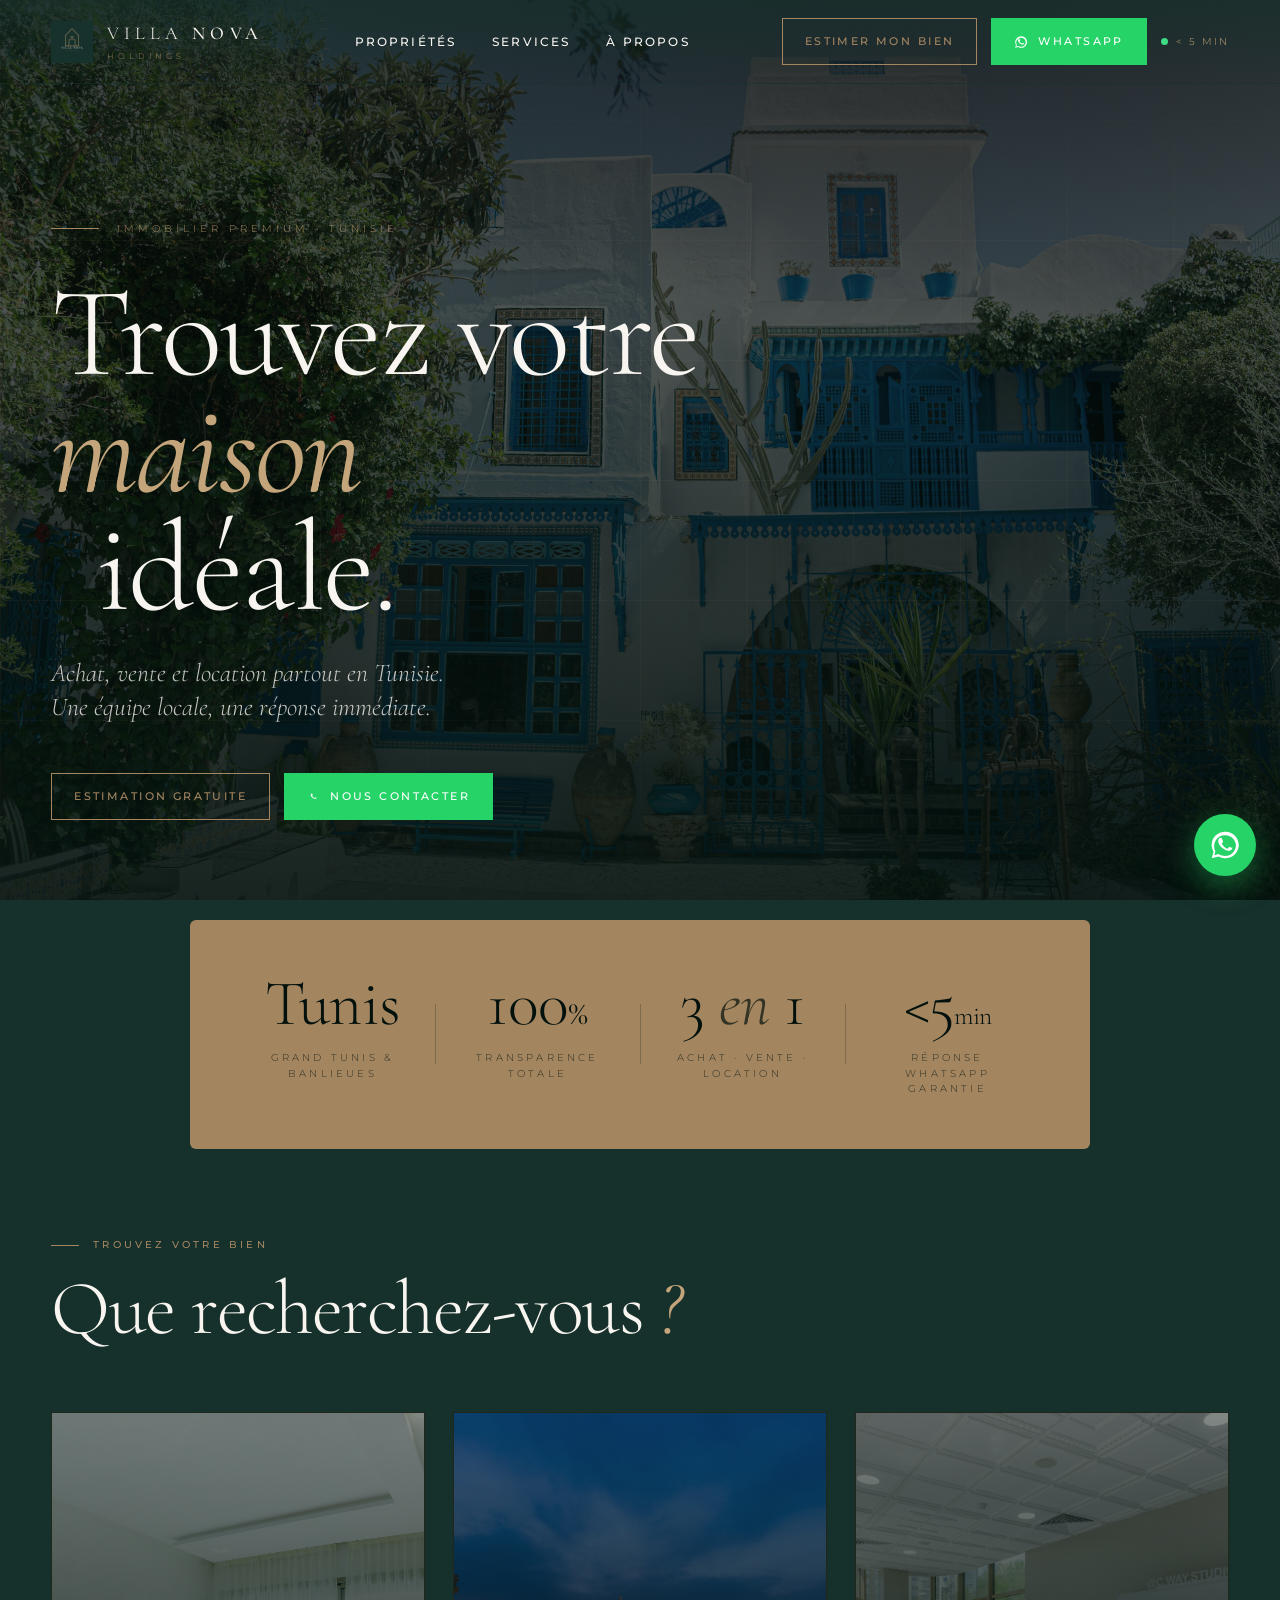
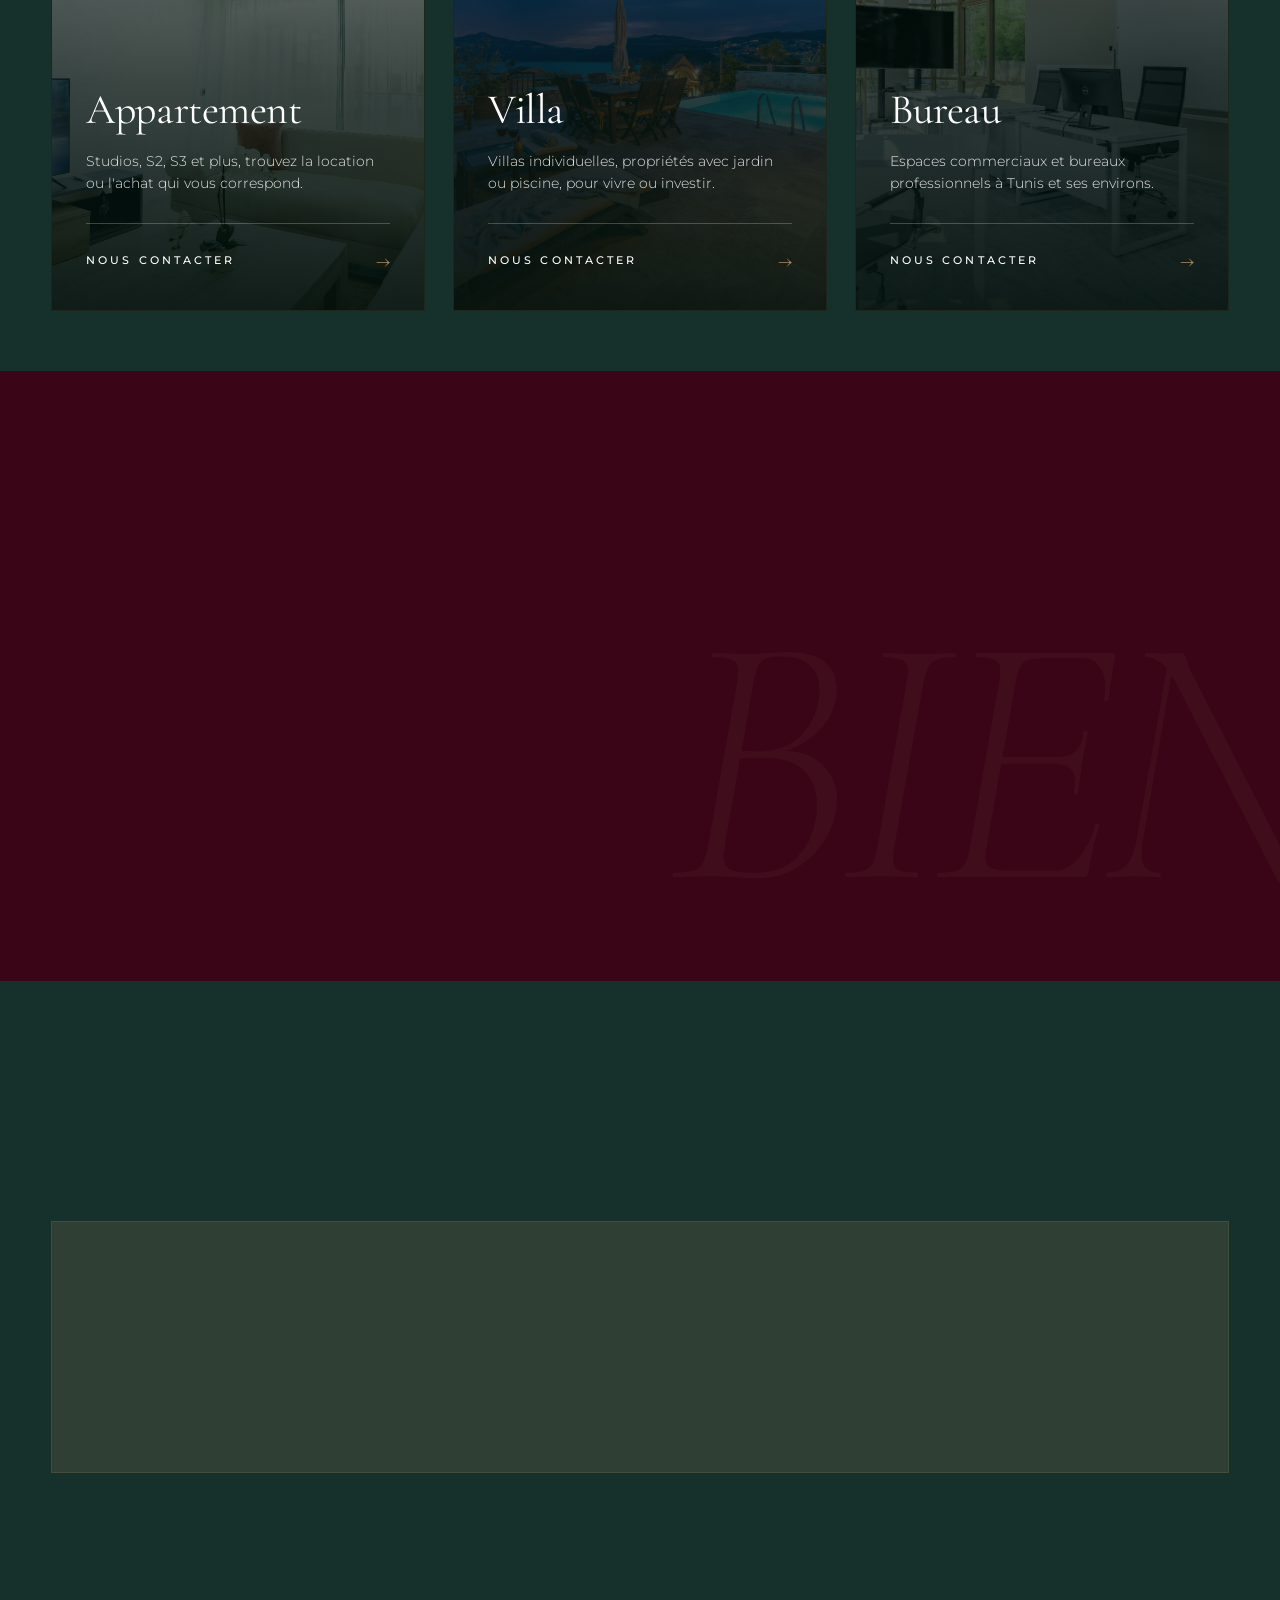
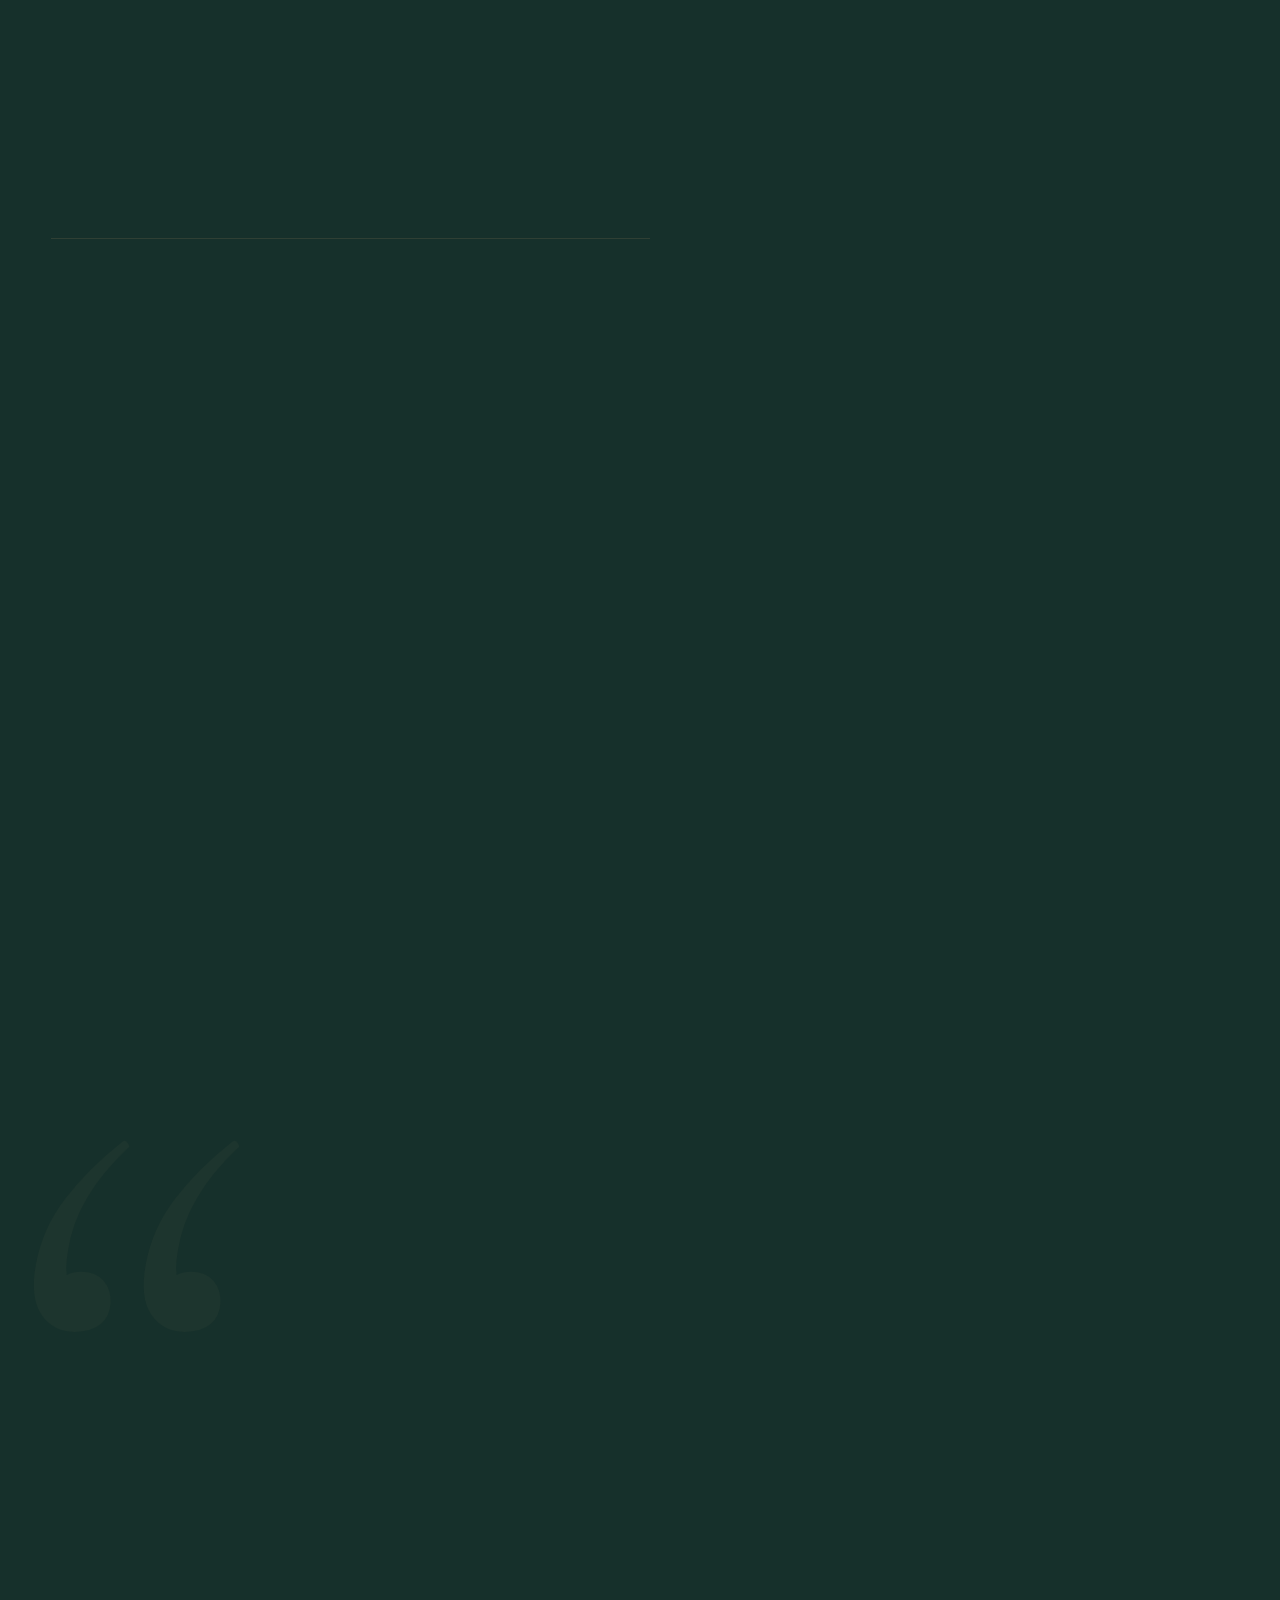
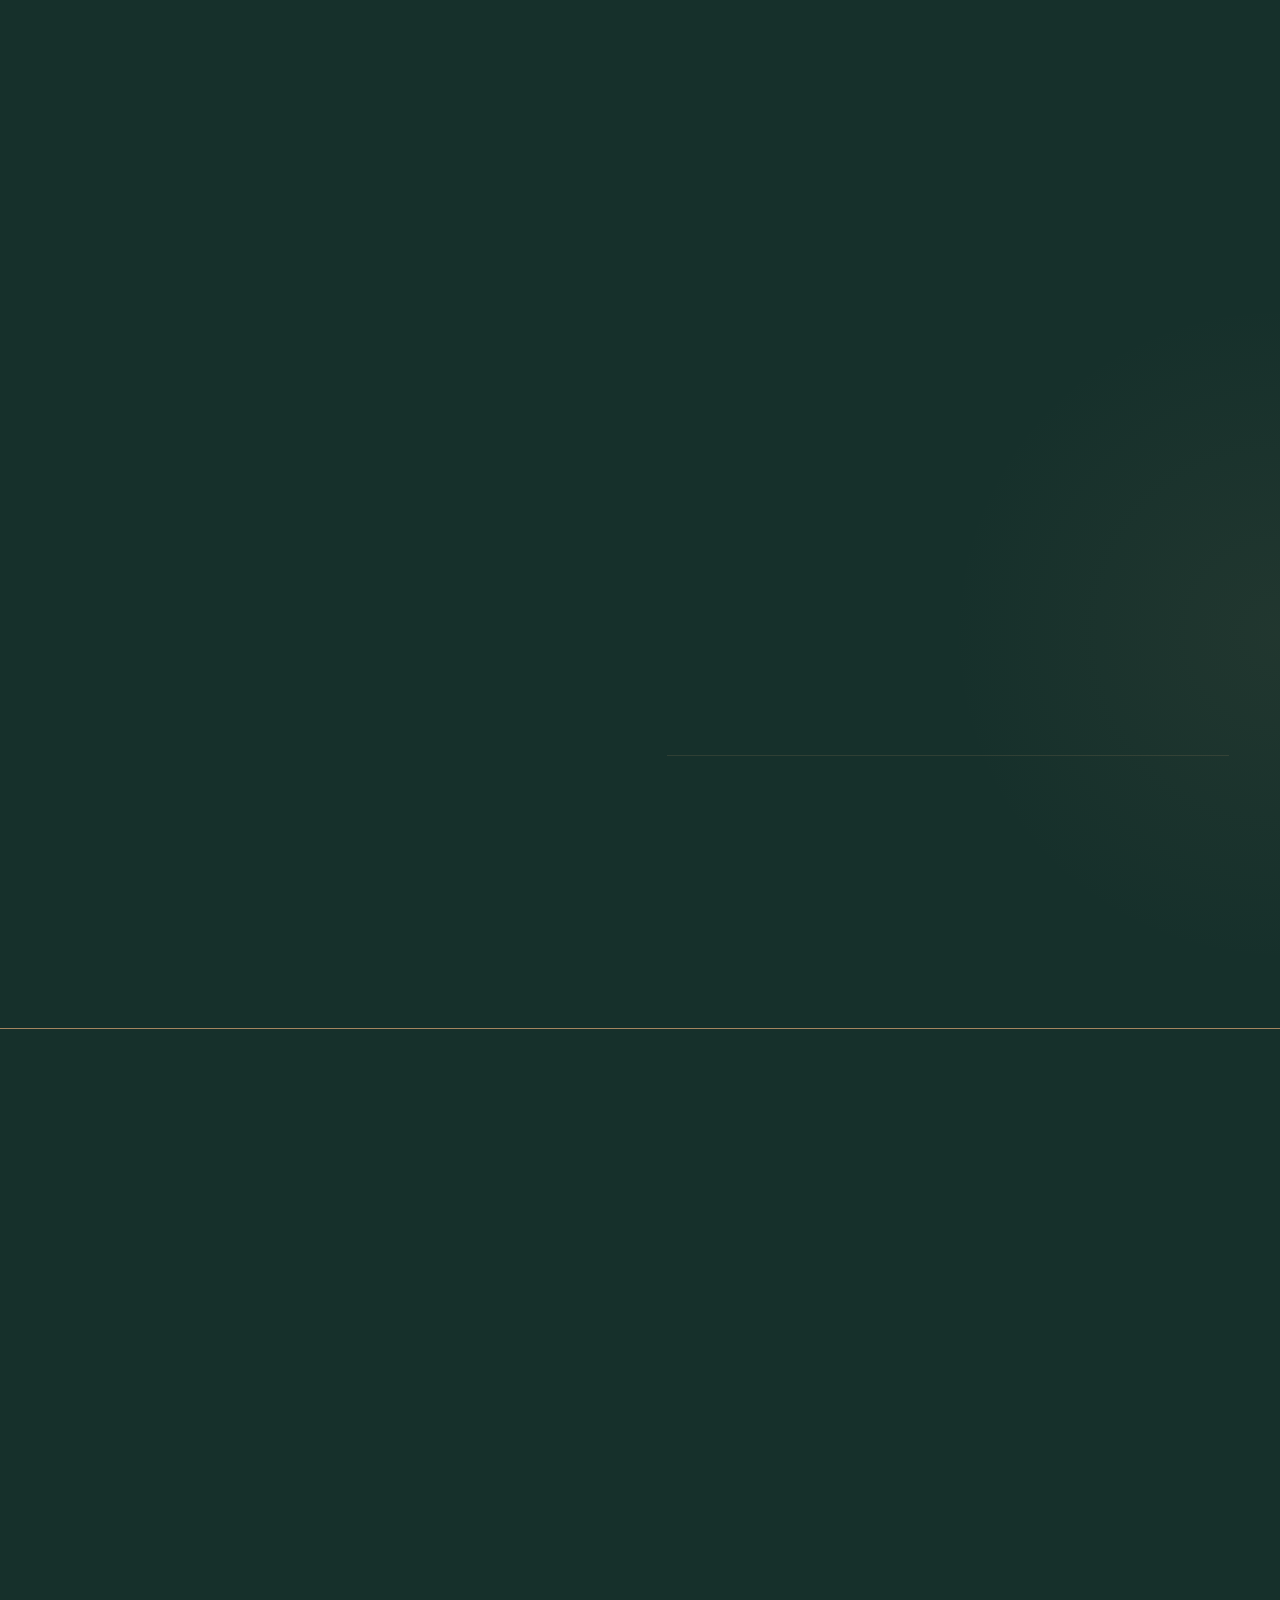
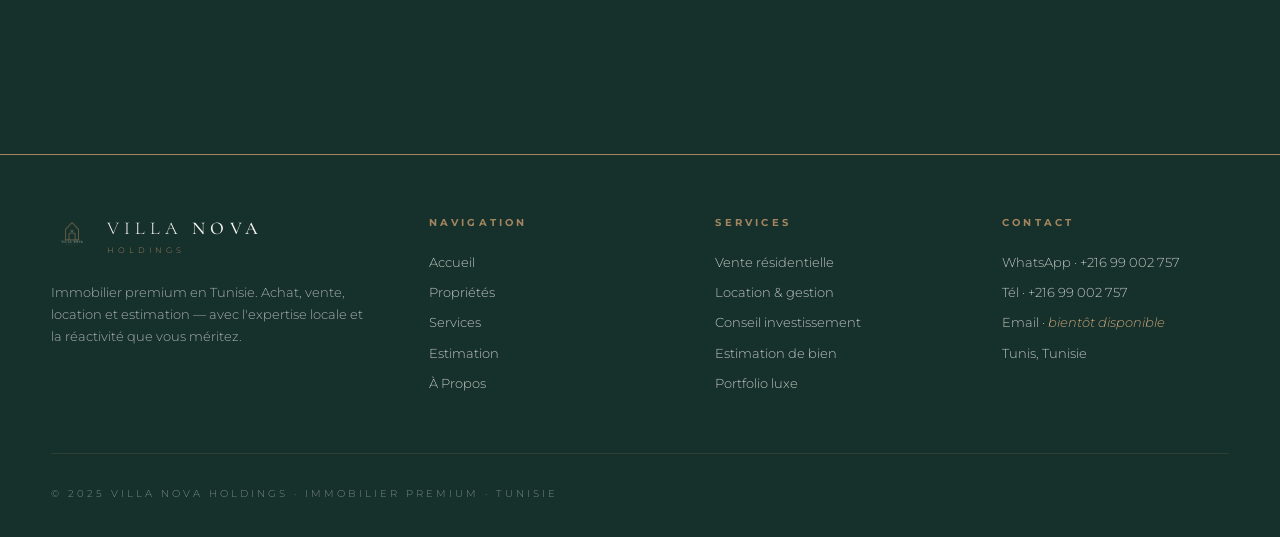
==== commit 6cac4e9a: "Remove unnecessary elements and fix spacing" ====
--- a/index.html
+++ b/index.html
@@ -79,7 +79,7 @@
 
 /* ── containers ───────────────────────────────────────── */
 .wrap{max-width:var(--max);margin:0 auto;padding:0 var(--gutter)}
-section{position:relative;padding:clamp(90px,12vw,180px) 0}
+section{position:relative;padding:60px 0}
 
 /* ── reveal on scroll ─────────────────────────────────── */
 .r{opacity:0;transform:translateY(32px);transition:opacity .9s ease-out, transform .9s cubic-bezier(.2,.7,.2,1)}
@@ -105,7 +105,7 @@
   padding-top:12px;padding-bottom:12px;
 }
 .brand{display:flex;align-items:center;gap:14px;min-width:0}
-.brand img{width:42px;height:42px;object-fit:contain}
+.brand img{width:42px;height:42px;object-fit:contain;background:transparent;border:none;box-shadow:none}
 .brand .name{font-family:var(--disp);font-size:18px;letter-spacing:.28em;color:var(--cream)}
 .brand .name b{font-weight:500}
 .brand .sub{display:block;font-family:var(--ui);font-size:8px;letter-spacing:.5em;color:var(--gold);margin-top:2px}
@@ -251,7 +251,8 @@
 /* ──────────────────────────────────────────────────────
    TRUST STRIP
    ────────────────────────────────────────────────────── */
-.trust{background:#A38560;padding:54px 0;border-top:1px solid rgba(3,17,13,.18);border-bottom:1px solid rgba(3,17,13,.18)}
+.trust{background:var(--forest);padding:20px 0}
+.trust-inner{background:#A38560;max-width:900px;margin:0 auto;border-radius:6px;padding:44px 40px}
 .trust-grid{display:grid;grid-template-columns:repeat(4,1fr);gap:0}
 .trust-cell{
   text-align:center;padding:8px 28px;position:relative;
@@ -506,7 +507,7 @@
    ────────────────────────────────────────────────────── */
 .final{
   background:var(--forest);border-top:1px solid var(--gold);
-  padding-top:120px;text-align:center;
+  padding-top:60px;text-align:center;
 }
 .final .eyebrow{justify-content:center}
 .final h2{font-family:var(--disp);font-weight:300;font-size:clamp(48px,6.8vw,108px);line-height:1;letter-spacing:-.025em;margin:28px auto 26px;max-width:1100px}
@@ -521,12 +522,12 @@
 }
 .final .big-btn:hover{background:#1FB855;border-color:#1FB855;transform:translateY(-3px)}
 .final .number{font-family:var(--disp);font-weight:500;font-size:28px;color:var(--gold);margin-top:30px;letter-spacing:.04em}
-.final .note{font-size:10px;letter-spacing:.32em;text-transform:uppercase;color:rgba(248,245,240,.5);margin-top:18px;padding-bottom:120px}
+.final .note{font-size:10px;letter-spacing:.32em;text-transform:uppercase;color:rgba(248,245,240,.5);margin-top:18px;padding-bottom:60px}
 
 /* ──────────────────────────────────────────────────────
    FOOTER
    ────────────────────────────────────────────────────── */
-.foot{background:var(--forest);border-top:1px solid var(--gold);padding:80px 0 36px}
+.foot{background:var(--forest);border-top:1px solid var(--gold);padding:60px 0 36px}
 .foot-grid{display:grid;grid-template-columns:1.4fr 1fr 1fr 1fr;gap:60px;margin-bottom:60px}
 .foot h5{font-size:10px;letter-spacing:.32em;text-transform:uppercase;color:var(--gold);margin-bottom:22px}
 .foot ul{list-style:none;display:flex;flex-direction:column;gap:10px}
@@ -637,7 +638,6 @@
     <div class="hero-tag-bar r">
       <span class="dotline"></span>
       <span>Immobilier Premium · Tunisie</span>
-      <span style="opacity:.5">Édition 2025 — № 01</span>
     </div>
 
     <h1 class="hero-headline">
@@ -659,26 +659,13 @@
       </a>
     </div>
 
-    <div class="hero-meta r d6" style="margin-top:96px">
-      <div class="left">
-        <span><b>VN—01</b> · Grand Tunis</span>
-        <span><b>VN—02</b> · La Marsa</span>
-        <span><b>VN—03</b> · Gammarth</span>
-        <span><b>VN—04</b> · Sousse</span>
-      </div>
-      <div class="right" style="text-align:right">
-        <span>36°48′N · 10°10′E</span>
-      </div>
-    </div>
-  </div>
-
-  <div class="scroll-cue"><div class="line"></div><span>Défiler</span></div>
-  <div class="online-cue"><span class="dot"></span><span>En ligne · Réponse &lt; 5 min</span></div>
+  </div>
+
 </header>
 
 <!-- ═══════════════ TRUST STRIP ═══════════════ -->
 <section class="trust">
-  <div class="wrap">
+  <div class="trust-inner">
     <div class="trust-grid">
       <div class="trust-cell r">
         <div class="trust-num disp">Tunis</div>
@@ -701,6 +688,7 @@
 </section>
 
 <!-- ═══════════════ PROPERTIES / CATEGORIES ═══════════════ -->
+
 <section class="props" id="proprietes">
   <div class="wrap">
     <div class="section-head">
@@ -708,10 +696,6 @@
         <span class="eyebrow r">Trouvez votre bien</span>
         <h2 class="r d1">Que recherchez-vous <em>?</em></h2>
       </div>
-      <div class="meta r d2">
-        <b>03 catégories</b>
-        Dites-nous ce que vous cherchez<br/>Nous trouvons le bien parfait
-      </div>
     </div>
 
     <div class="cat-grid">
@@ -719,9 +703,8 @@
         <div class="cat-bg" style="background-image:url('assets/cat-apartment.jpg')"></div>
         <div class="cat-overlay"></div>
         <div class="cat-body">
-          <div class="cat-icon" aria-hidden="true">🏠</div>
           <h3 class="cat-name">Appartement</h3>
-          <p class="cat-desc">Studios, S2, S3 et plus — trouvez la location ou l'achat qui vous correspond.</p>
+          <p class="cat-desc">Studios, S2, S3 et plus, trouvez la location ou l'achat qui vous correspond.</p>
           <div class="cat-foot">
             <span class="cat-link">Nous contacter</span>
             <span class="cat-arrow">→</span>
@@ -733,9 +716,8 @@
         <div class="cat-bg" style="background-image:url('assets/cat-villa.jpg')"></div>
         <div class="cat-overlay"></div>
         <div class="cat-body">
-          <div class="cat-icon" aria-hidden="true">🏛️</div>
           <h3 class="cat-name">Villa</h3>
-          <p class="cat-desc">Villas individuelles, propriétés avec jardin ou piscine — pour vivre ou investir.</p>
+          <p class="cat-desc">Villas individuelles, propriétés avec jardin ou piscine, pour vivre ou investir.</p>
           <div class="cat-foot">
             <span class="cat-link">Nous contacter</span>
             <span class="cat-arrow">→</span>
@@ -747,7 +729,6 @@
         <div class="cat-bg" style="background-image:url('assets/cat-office.jpg')"></div>
         <div class="cat-overlay"></div>
         <div class="cat-body">
-          <div class="cat-icon" aria-hidden="true">🏢</div>
           <h3 class="cat-name">Bureau</h3>
           <p class="cat-desc">Espaces commerciaux et bureaux professionnels à Tunis et ses environs.</p>
           <div class="cat-foot">
@@ -864,7 +845,7 @@
           <li class="svc-item r d4">
             <div class="svc-num">05</div>
             <div>
-              <div class="svc-name">Portfolio luxe <span style="font-family:var(--ui);font-weight:500;font-size:10px;letter-spacing:.32em;color:var(--gold-light);text-transform:uppercase;margin-left:12px">— Bientôt</span></div>
+              <div class="svc-name">Portfolio luxe</div>
               <div class="svc-desc">Villas prestige, adresses vue mer, propriétés d'exception.</div>
             </div>
             <div class="svc-arrow">→</div>
@@ -974,7 +955,7 @@
     <div class="foot-grid">
       <div>
         <a href="#top" class="brand" style="display:flex;align-items:center;gap:14px;margin-bottom:24px">
-          <img src="assets/logo.png" alt="" style="width:42px;height:42px;object-fit:contain" />
+          <img src="assets/logo.png" alt="" style="width:42px;height:42px;object-fit:contain;background:transparent;border:none" />
           <span><span class="name">VILLA <b>NOVA</b></span><span class="sub">HOLDINGS</span></span>
         </a>
         <p>Immobilier premium en Tunisie. Achat, vente, location et estimation — avec l'expertise locale et la réactivité que vous méritez.</p>
@@ -996,7 +977,7 @@
           <li><a href="#services">Location &amp; gestion</a></li>
           <li><a href="#services">Conseil investissement</a></li>
           <li><a href="#estimation">Estimation de bien</a></li>
-          <li><a href="#services">Portfolio luxe <span style="color:var(--gold)">— Bientôt</span></a></li>
+          <li><a href="#services">Portfolio luxe</a></li>
         </ul>
       </div>
       <div>
@@ -1011,7 +992,6 @@
     </div>
     <div class="foot-bottom">
       <small>© 2025 Villa Nova Holdings · Immobilier Premium · Tunisie</small>
-      <small>Conçu à Tunis · MMXXV</small>
     </div>
   </div>
 </footer>
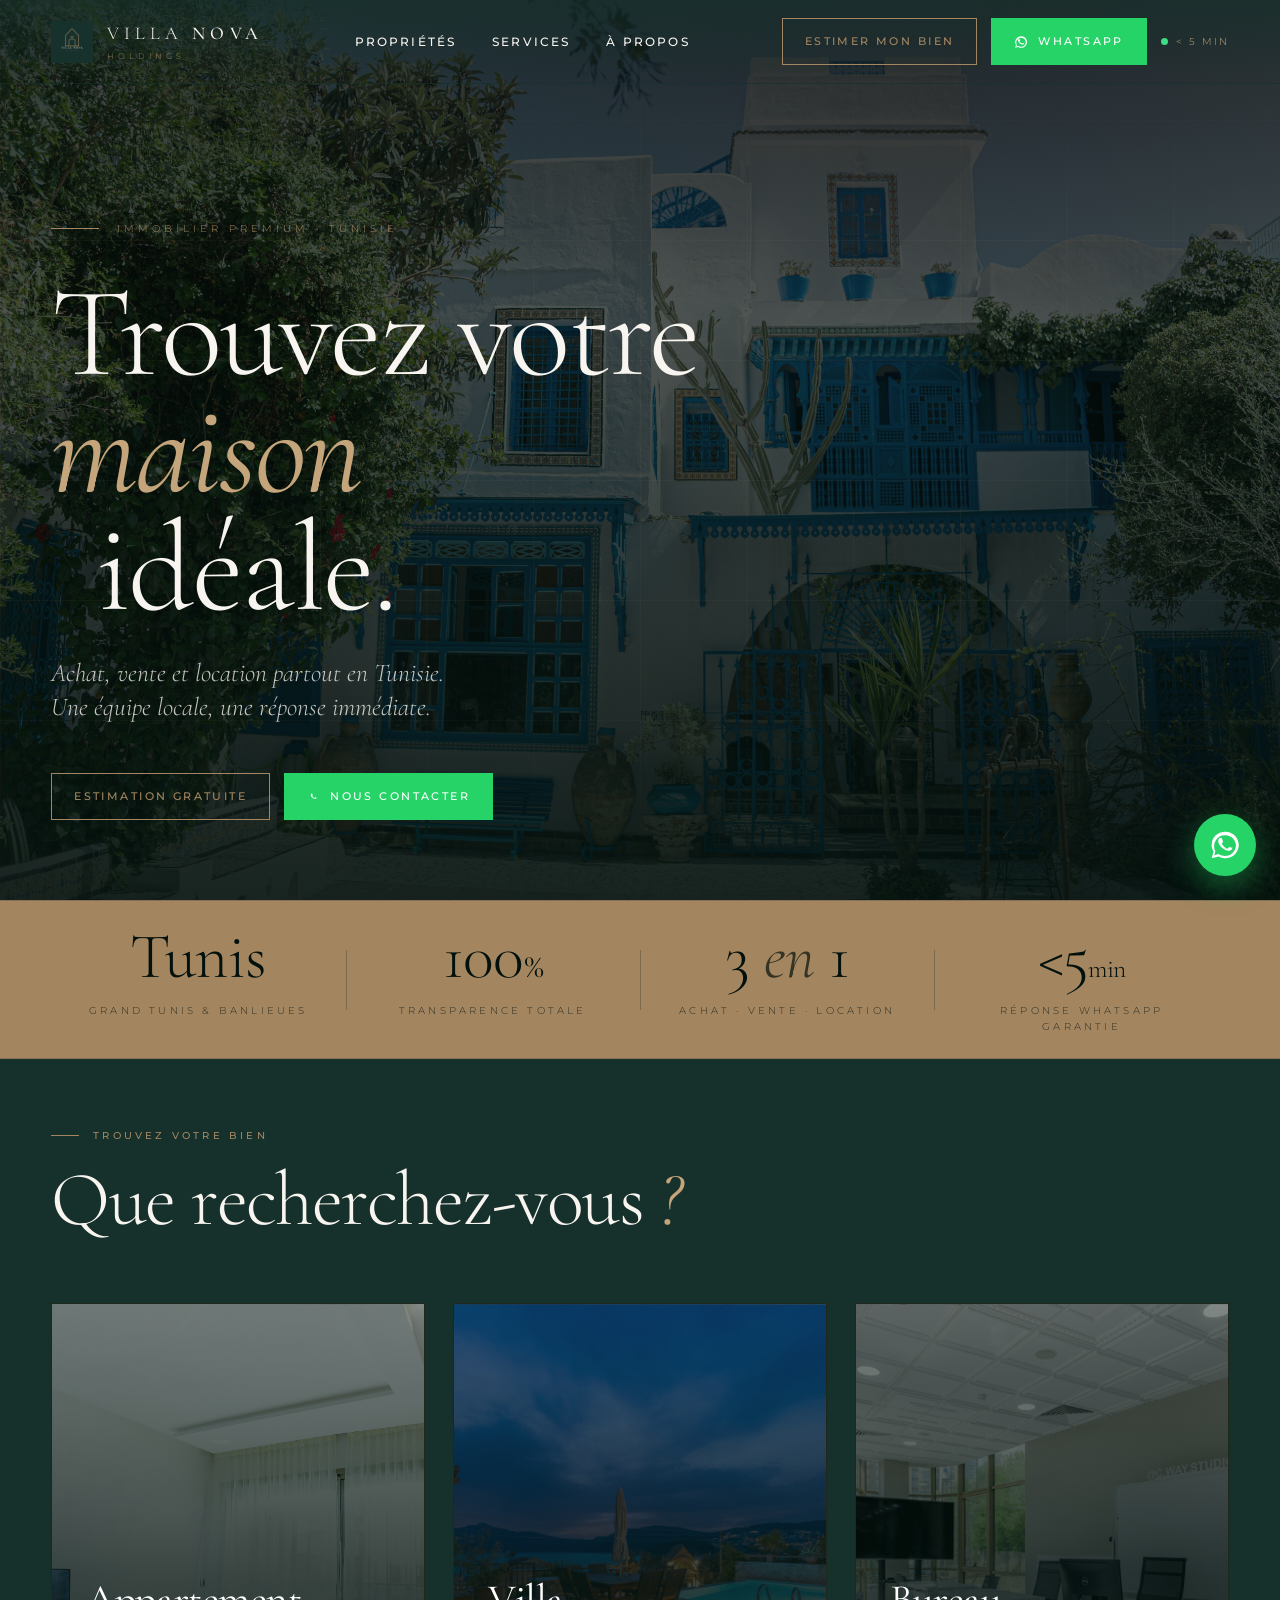
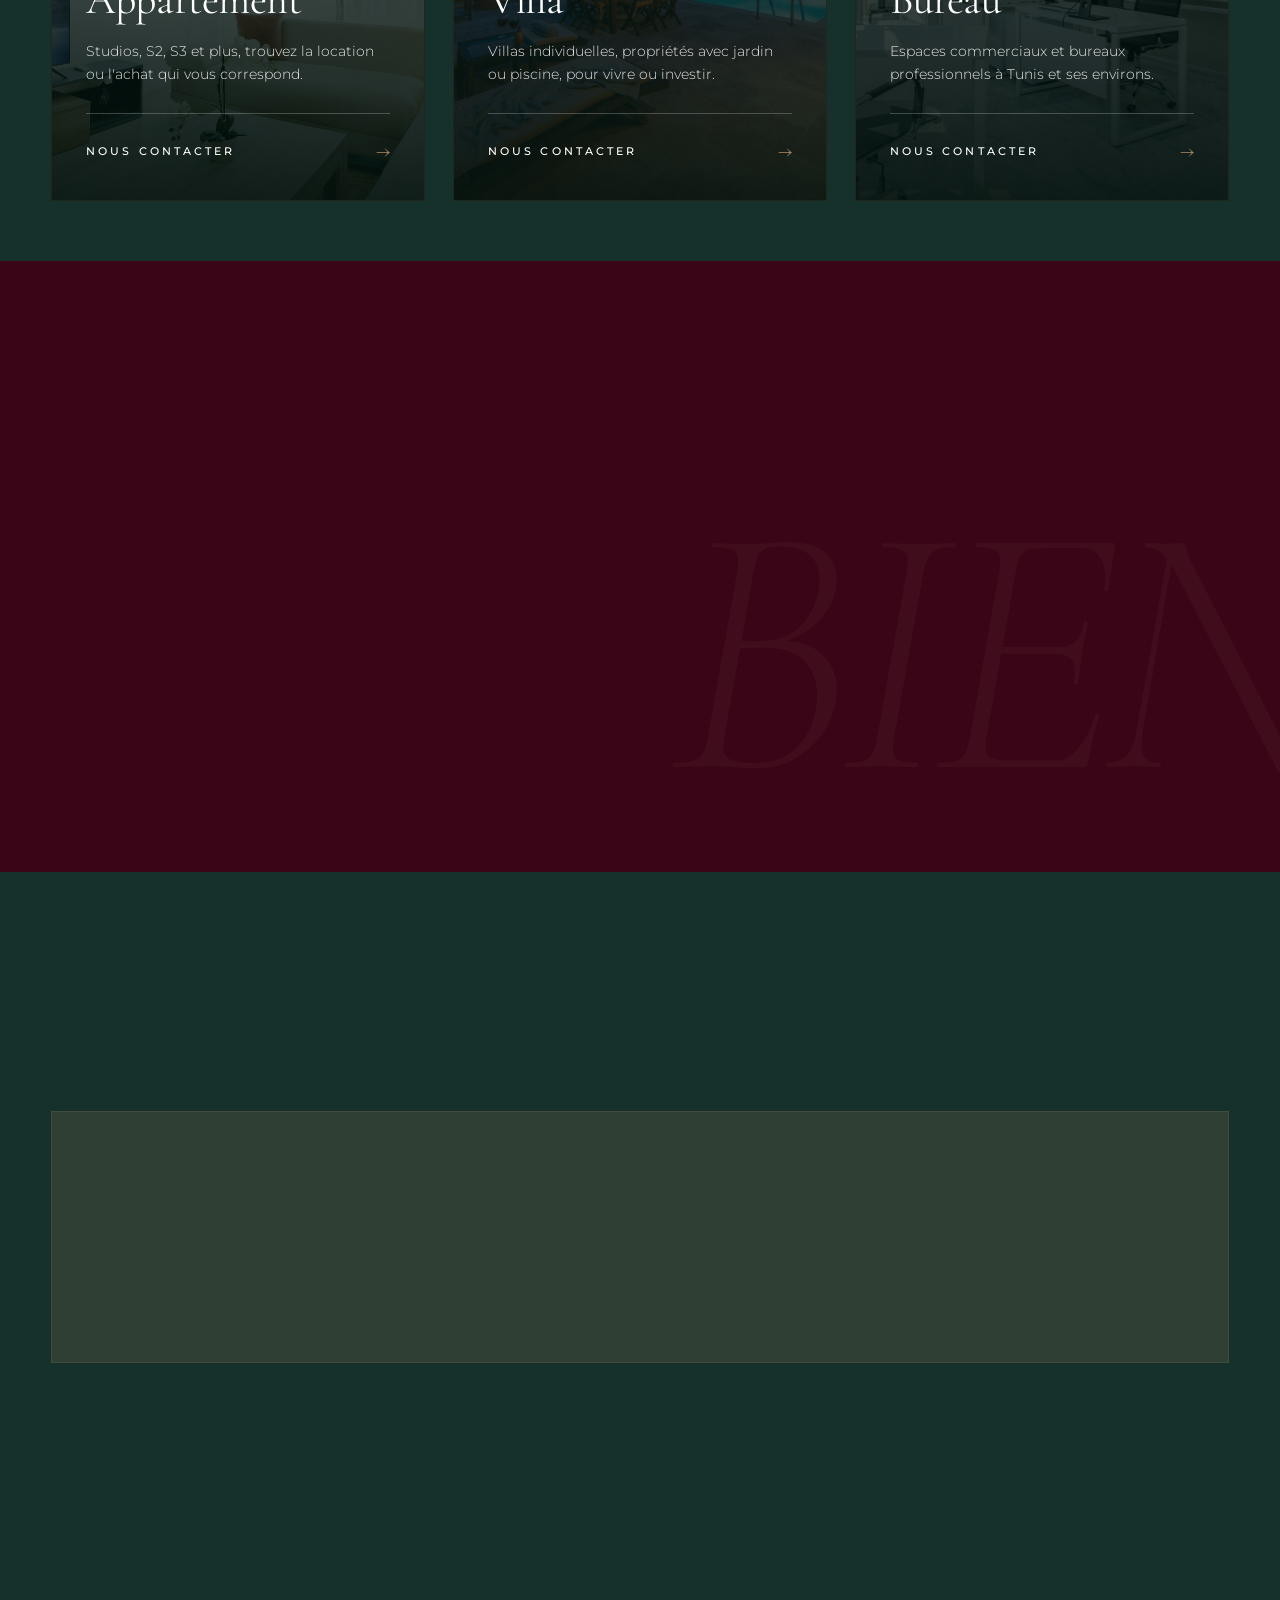
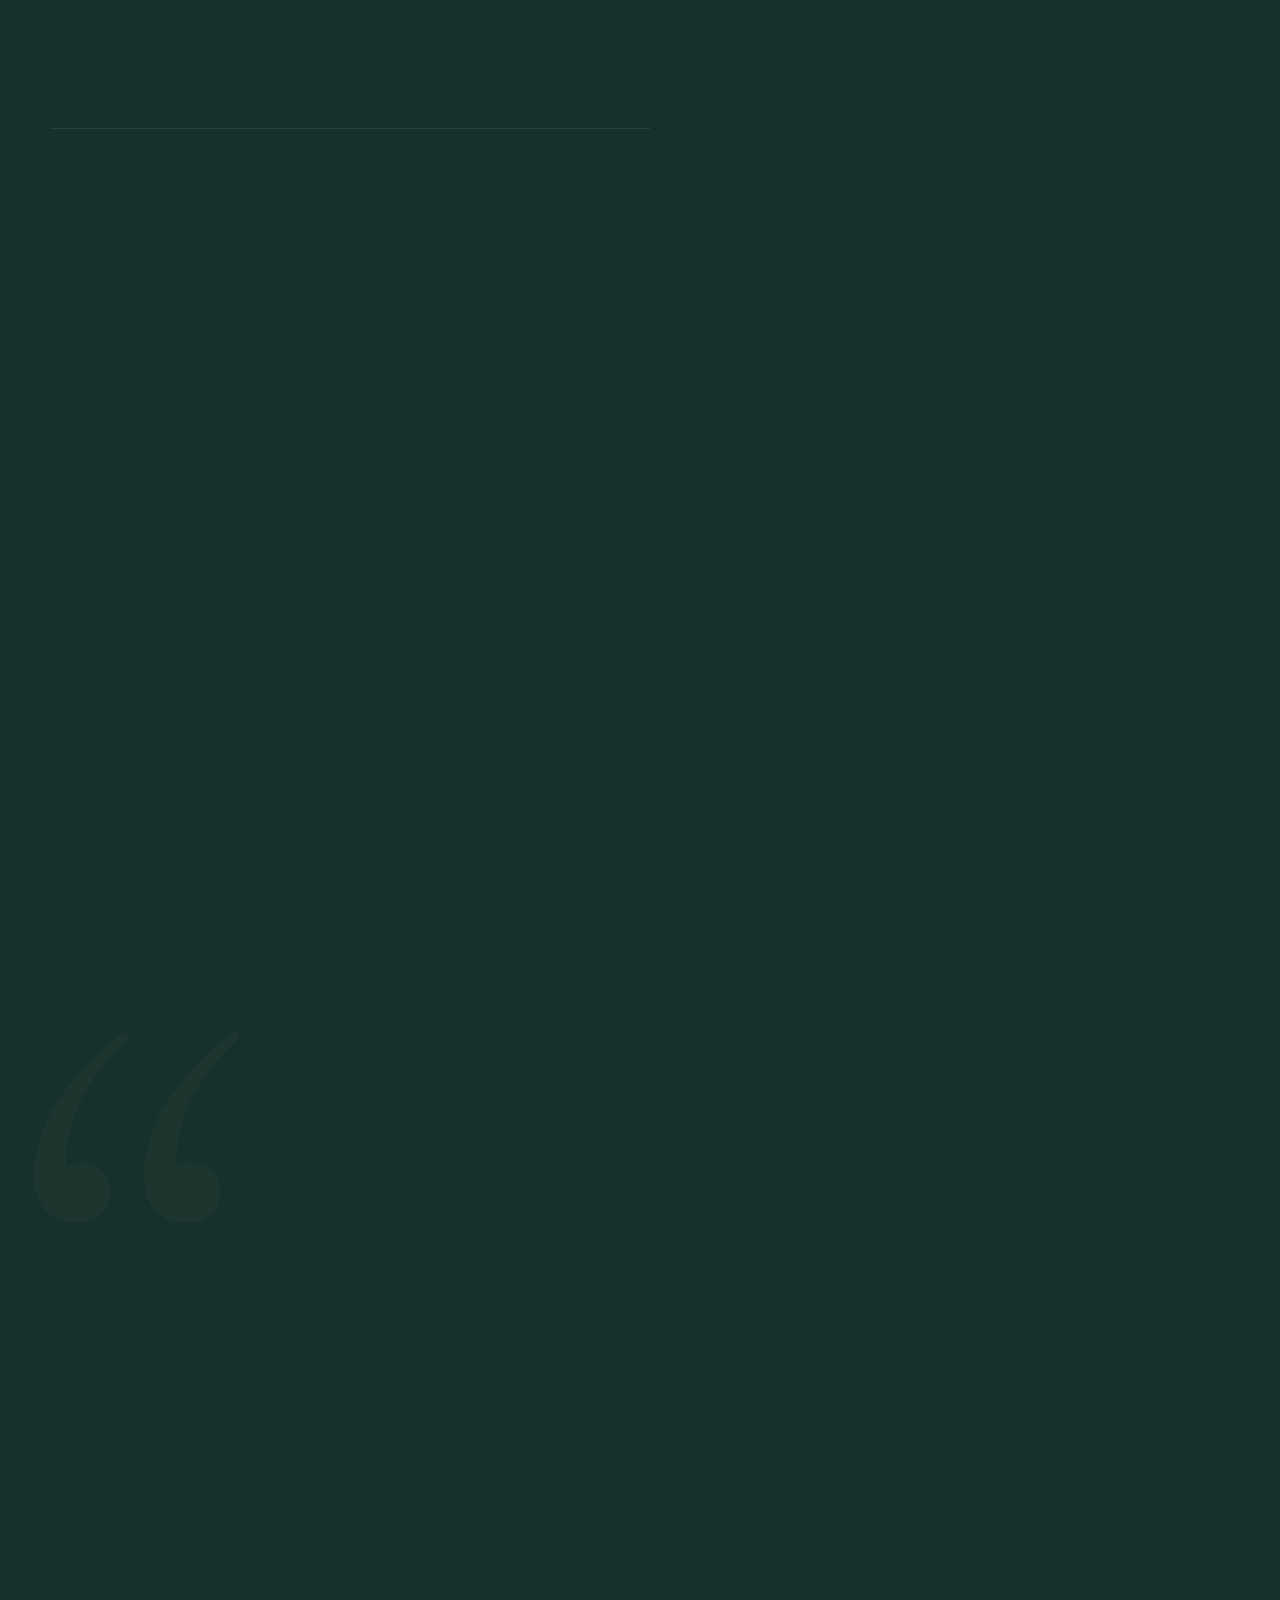
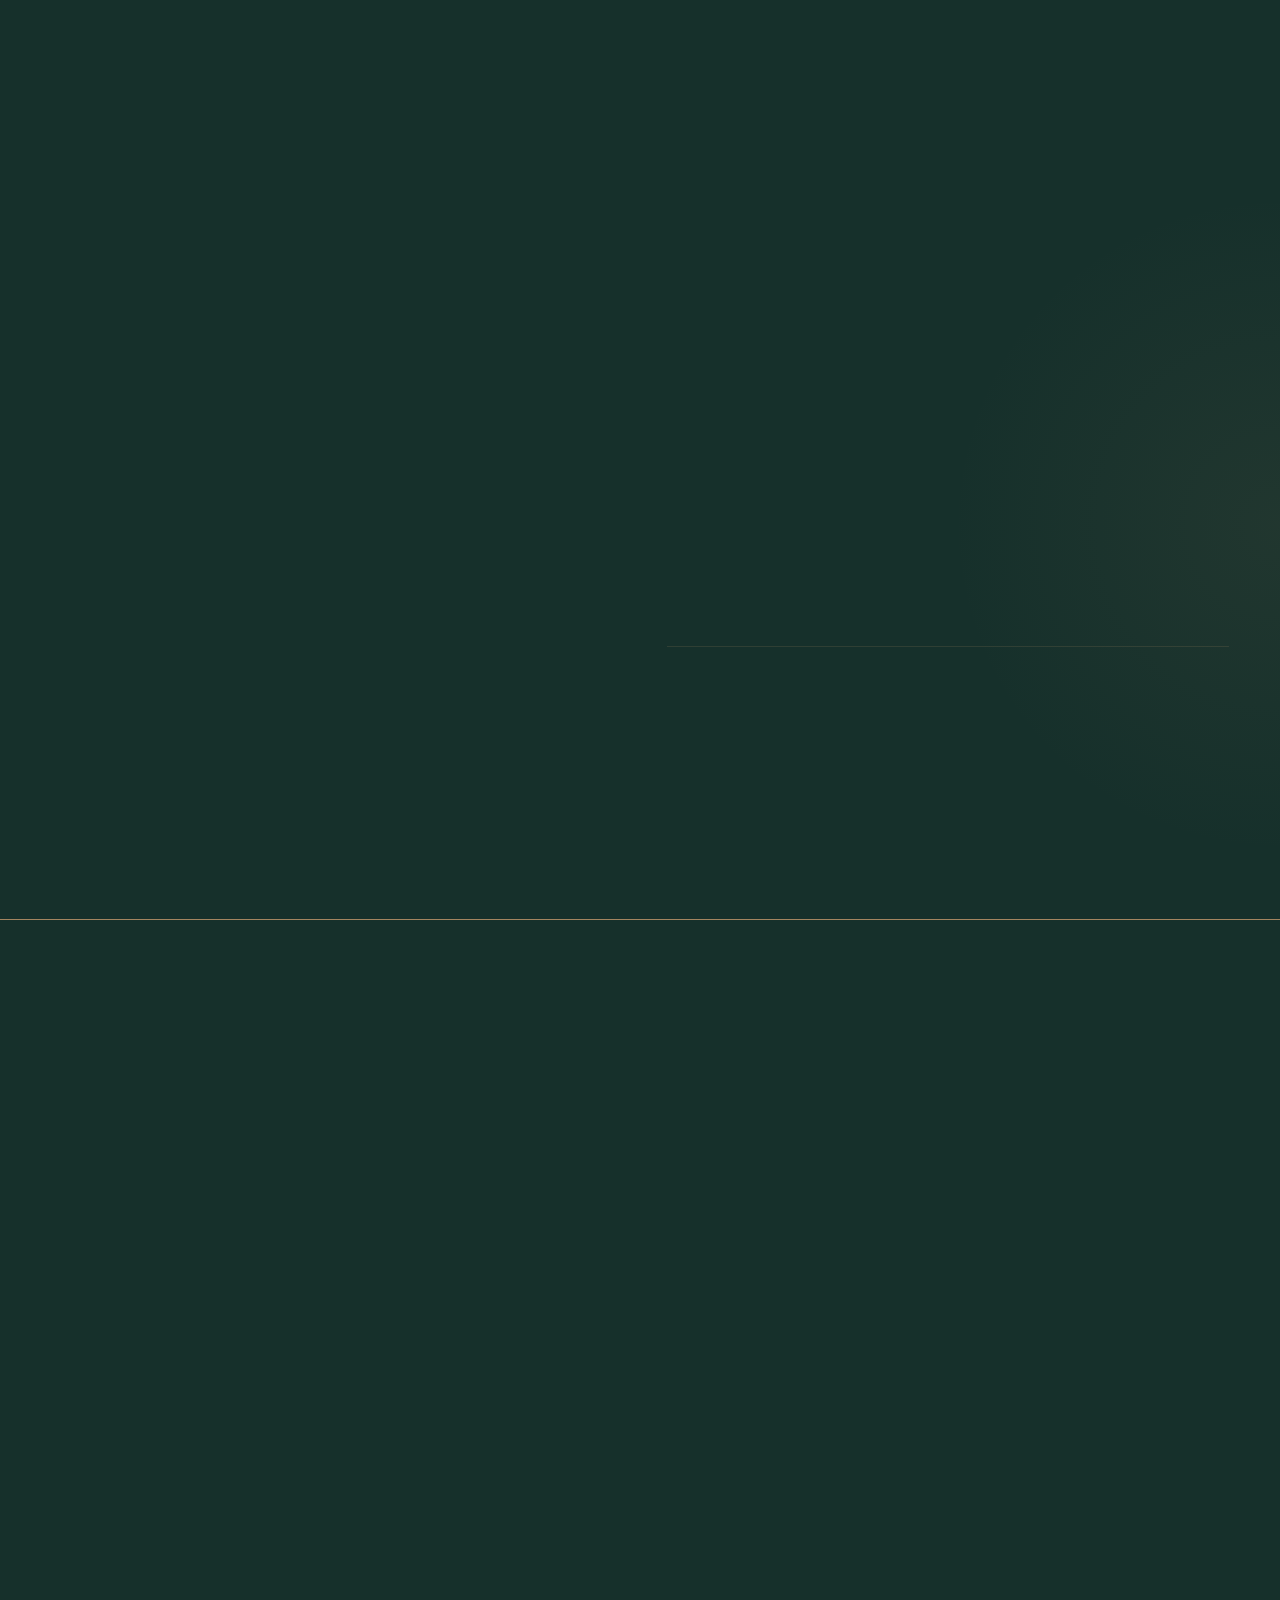
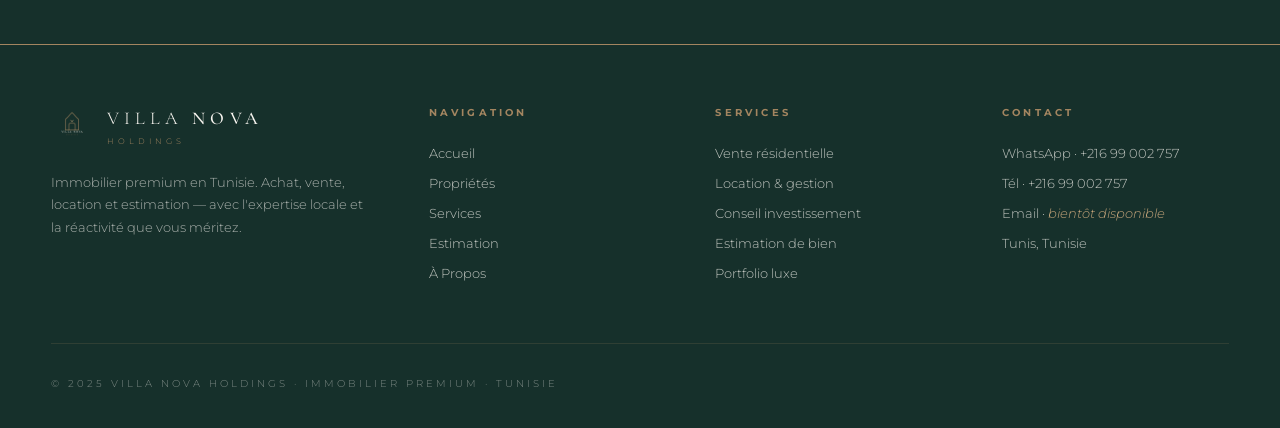
==== commit 5b5784a6: "Fix trust bar full width compact height" ====
--- a/index.html
+++ b/index.html
@@ -251,8 +251,8 @@
 /* ──────────────────────────────────────────────────────
    TRUST STRIP
    ────────────────────────────────────────────────────── */
-.trust{background:var(--forest);padding:20px 0}
-.trust-inner{background:#A38560;max-width:900px;margin:0 auto;border-radius:6px;padding:44px 40px}
+.trust{background:#A38560;padding:16px 0;border-top:1px solid rgba(3,17,13,.18);border-bottom:1px solid rgba(3,17,13,.18)}
+.trust-inner{max-width:var(--max);margin:0 auto;padding:0 var(--gutter)}
 .trust-grid{display:grid;grid-template-columns:repeat(4,1fr);gap:0}
 .trust-cell{
   text-align:center;padding:8px 28px;position:relative;
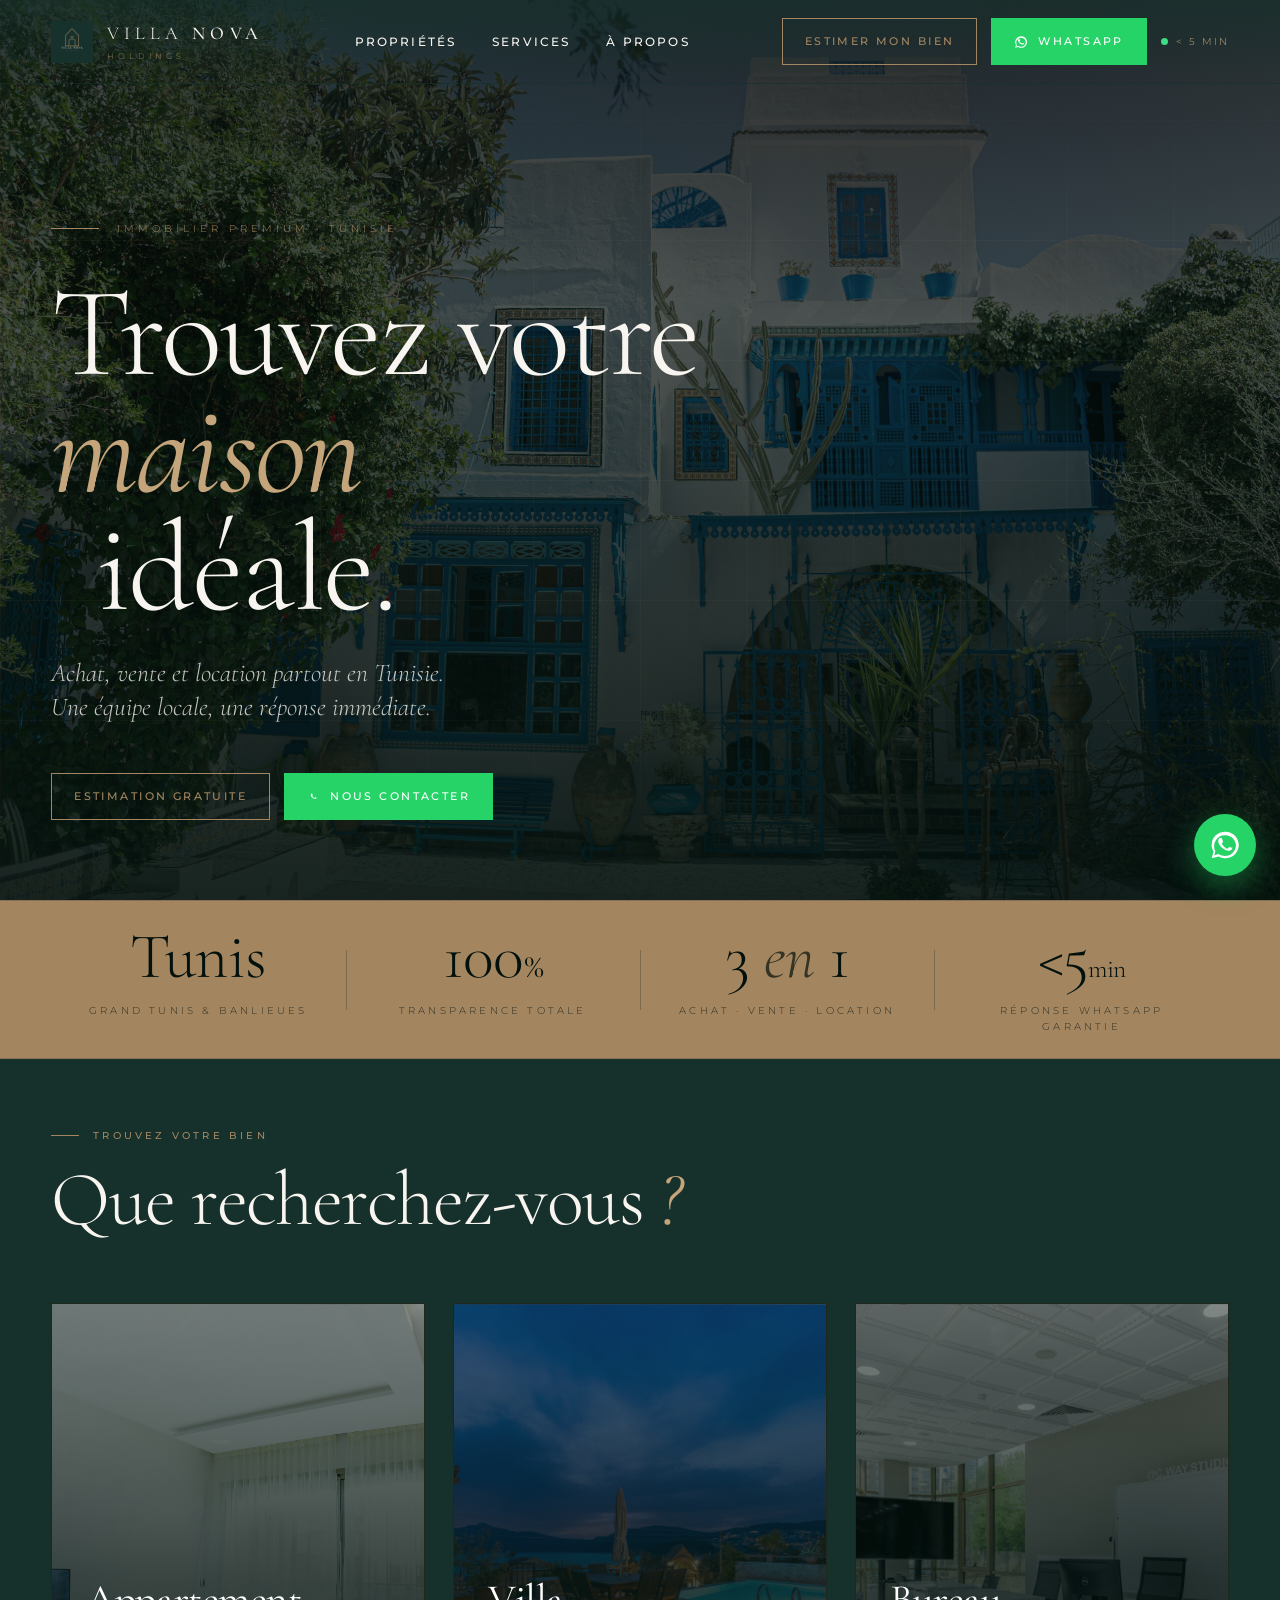
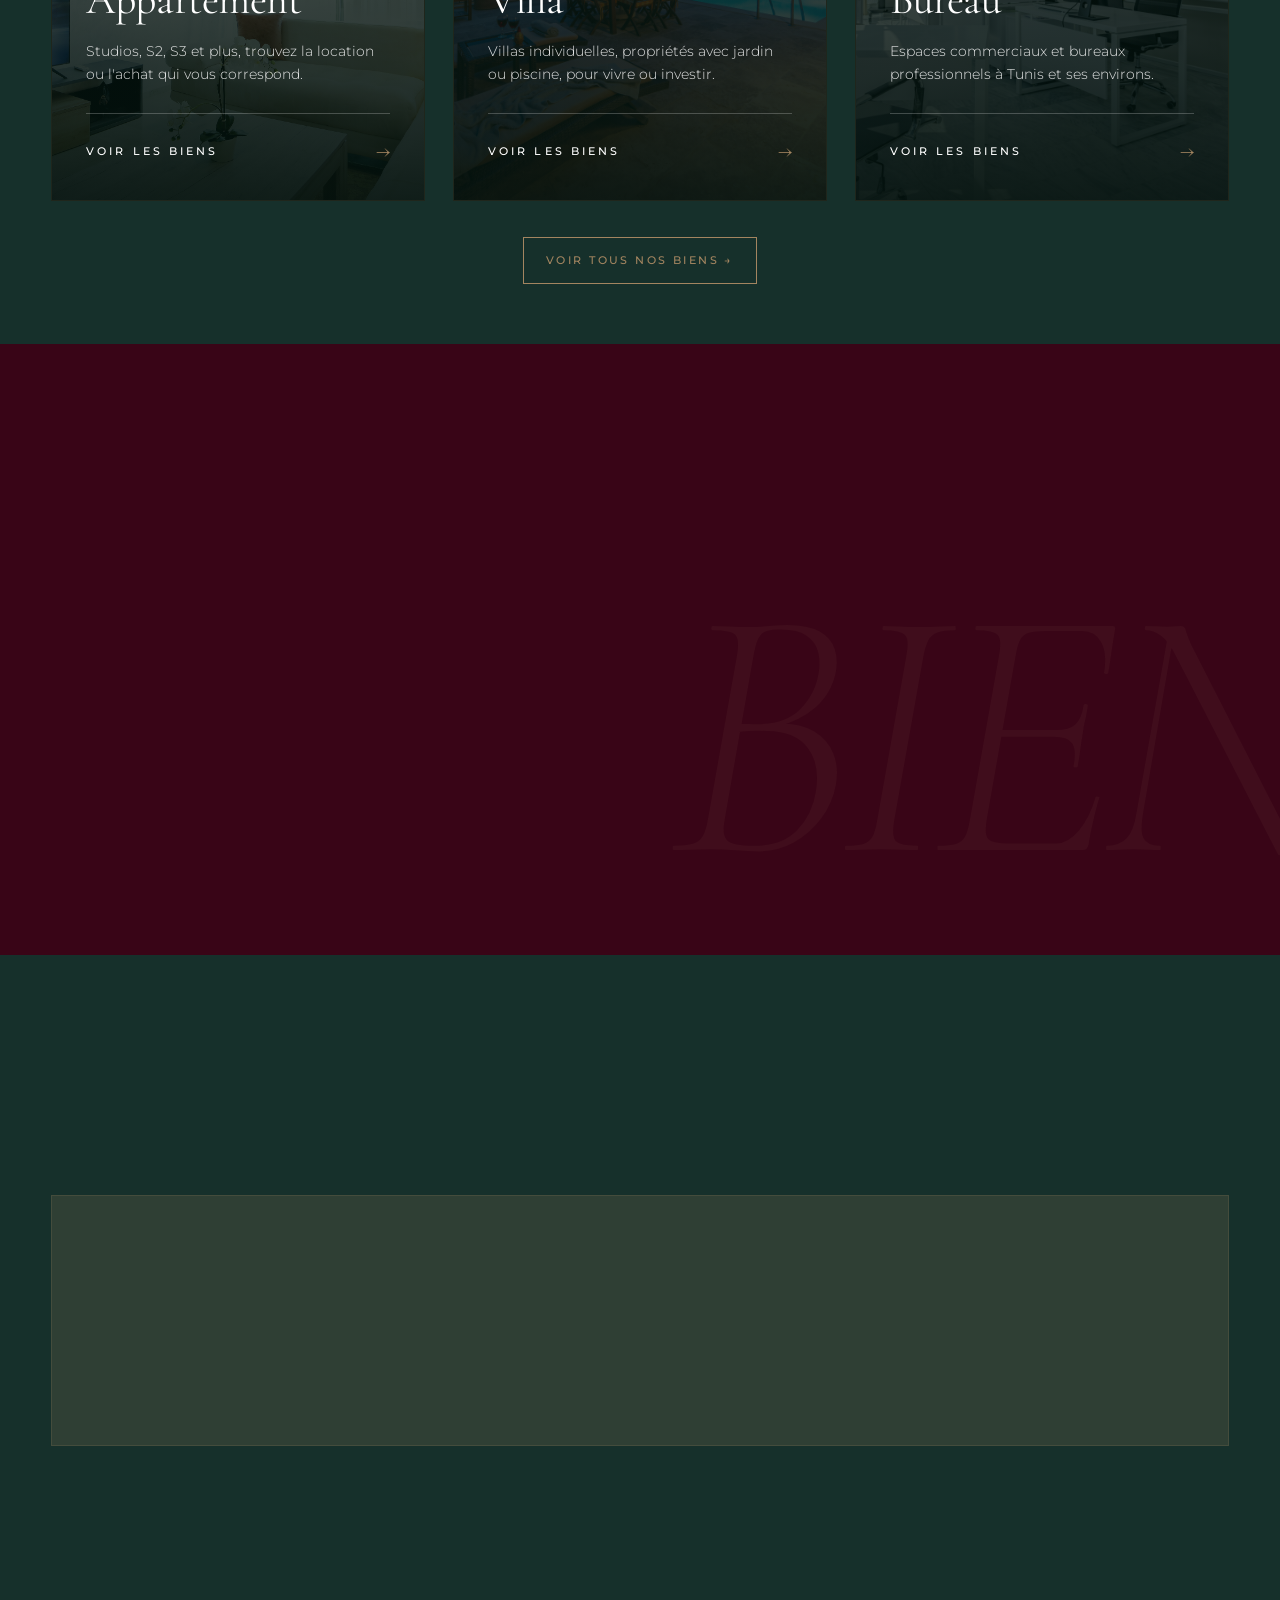
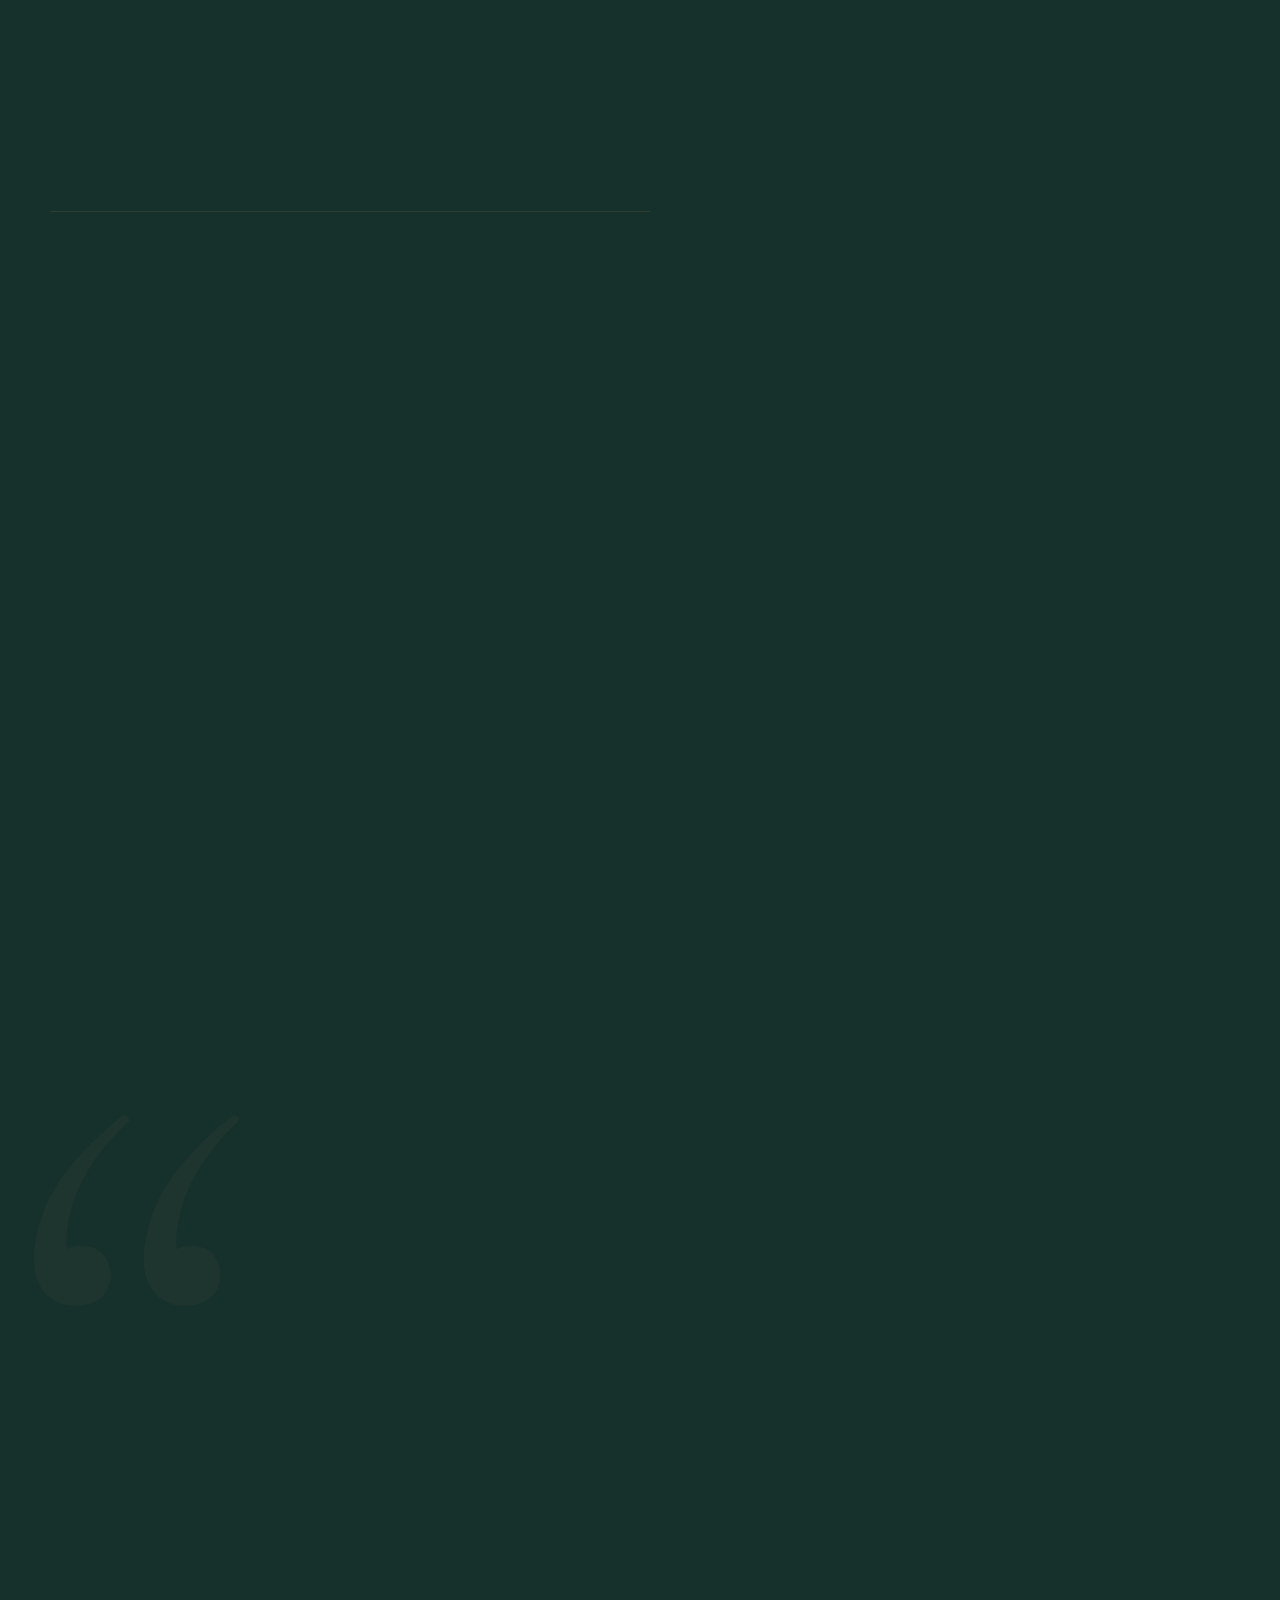
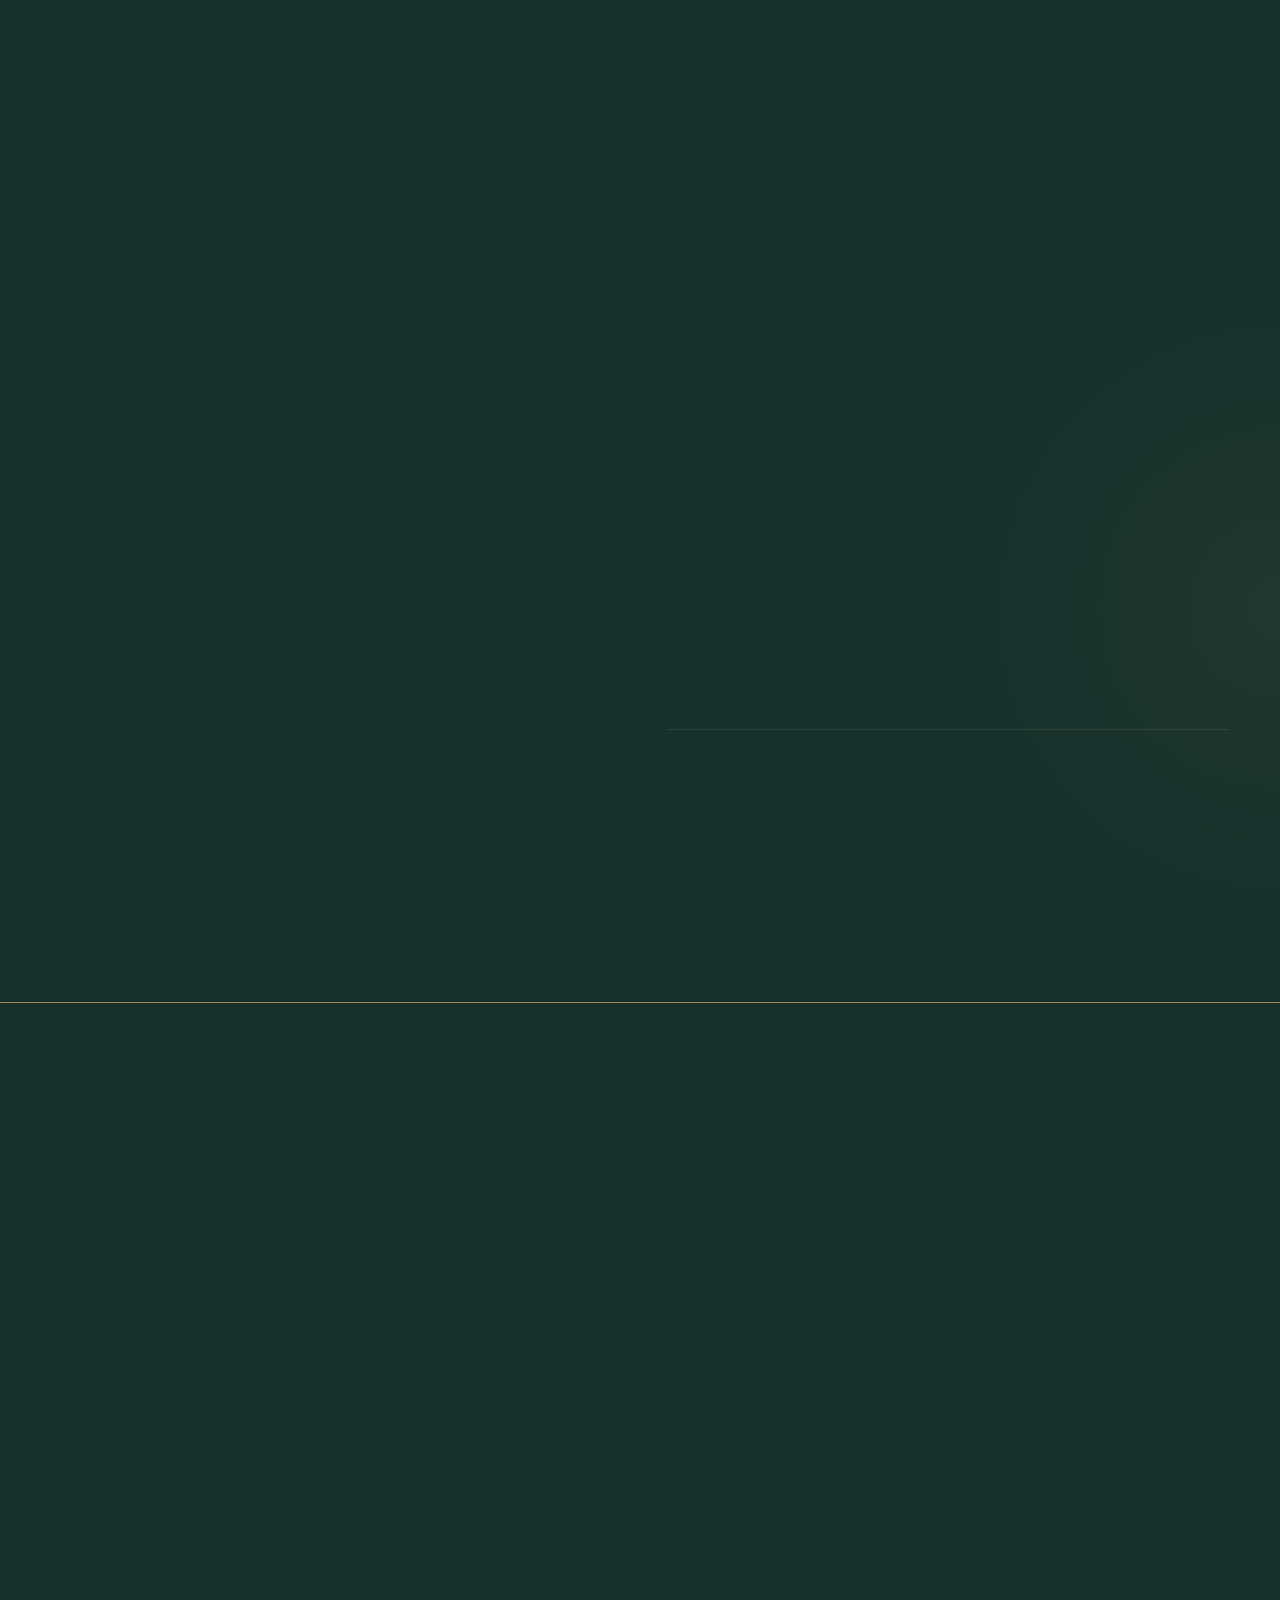
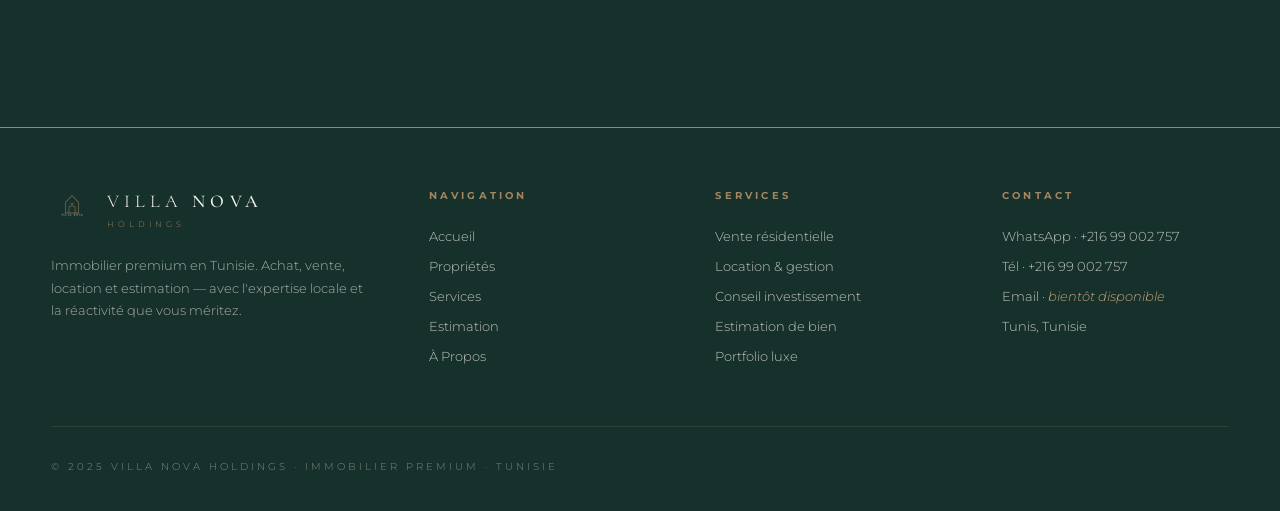
==== commit 67b3e3ea: "Add property listings, property pages and agency admin - biens.html: catalogue with filters (buy/ren" ====
--- a/index.html
+++ b/index.html
@@ -601,7 +601,7 @@
     </span>
   </a>
   <ul class="nav-links">
-    <li><a href="#proprietes">Propriétés</a></li>
+    <li><a href="biens.html">Propriétés</a></li>
     <li><a href="#services">Services</a></li>
     <li><a href="#apropos">À Propos</a></li>
   </ul>
@@ -620,7 +620,7 @@
 
 <!-- Mobile menu -->
 <div class="mobile-menu" id="mobileMenu">
-  <a href="#proprietes" onclick="closeMobile()">Propriétés</a>
+  <a href="biens.html">Propriétés</a>
   <a href="#services" onclick="closeMobile()">Services</a>
   <a href="#apropos" onclick="closeMobile()">À Propos</a>
   <a href="#estimation" onclick="closeMobile()">Estimer mon bien</a>
@@ -699,45 +699,46 @@
     </div>
 
     <div class="cat-grid">
-      <a class="cat r" href="https://wa.me/21699002757?text=Bonjour%20Villa%20Nova%20%F0%9F%91%8B%2C%20je%20recherche%20un%20appartement%20(studio%2C%20F2%2C%20F3%20ou%20plus)%20%C3%A0%20la%20location%20ou%20%C3%A0%20l%27achat." target="_blank" rel="noopener">
+      <a class="cat r" href="biens.html?type=appartement">
         <div class="cat-bg" style="background-image:url('assets/cat-apartment.jpg')"></div>
         <div class="cat-overlay"></div>
         <div class="cat-body">
           <h3 class="cat-name">Appartement</h3>
           <p class="cat-desc">Studios, S2, S3 et plus, trouvez la location ou l'achat qui vous correspond.</p>
           <div class="cat-foot">
-            <span class="cat-link">Nous contacter</span>
+            <span class="cat-link">Voir les biens</span>
             <span class="cat-arrow">→</span>
           </div>
         </div>
       </a>
 
-      <a class="cat r d1" href="https://wa.me/21699002757?text=Bonjour%20Villa%20Nova%20%F0%9F%91%8B%2C%20je%20recherche%20une%20villa%20(individuelle%2C%20avec%20jardin%20ou%20piscine)%20pour%20vivre%20ou%20investir." target="_blank" rel="noopener">
+      <a class="cat r d1" href="biens.html?type=villa">
         <div class="cat-bg" style="background-image:url('assets/cat-villa.jpg')"></div>
         <div class="cat-overlay"></div>
         <div class="cat-body">
           <h3 class="cat-name">Villa</h3>
           <p class="cat-desc">Villas individuelles, propriétés avec jardin ou piscine, pour vivre ou investir.</p>
           <div class="cat-foot">
-            <span class="cat-link">Nous contacter</span>
+            <span class="cat-link">Voir les biens</span>
             <span class="cat-arrow">→</span>
           </div>
         </div>
       </a>
 
-      <a class="cat r d2" href="https://wa.me/21699002757?text=Bonjour%20Villa%20Nova%20%F0%9F%91%8B%2C%20je%20recherche%20un%20bureau%20ou%20espace%20commercial%20%C3%A0%20Tunis%20ou%20environs." target="_blank" rel="noopener">
+      <a class="cat r d2" href="biens.html?type=pro">
         <div class="cat-bg" style="background-image:url('assets/cat-office.jpg')"></div>
         <div class="cat-overlay"></div>
         <div class="cat-body">
           <h3 class="cat-name">Bureau</h3>
           <p class="cat-desc">Espaces commerciaux et bureaux professionnels à Tunis et ses environs.</p>
           <div class="cat-foot">
-            <span class="cat-link">Nous contacter</span>
+            <span class="cat-link">Voir les biens</span>
             <span class="cat-arrow">→</span>
           </div>
         </div>
       </a>
     </div>
+<div style="margin-top:36px;display:flex;justify-content:center"><a class="btn btn-ghost" href="biens.html">Voir tous nos biens  →</a></div>
   </div>
 </section>
 
@@ -964,7 +965,7 @@
         <h5>Navigation</h5>
         <ul>
           <li><a href="#top">Accueil</a></li>
-          <li><a href="#proprietes">Propriétés</a></li>
+          <li><a href="biens.html">Propriétés</a></li>
           <li><a href="#services">Services</a></li>
           <li><a href="#estimation">Estimation</a></li>
           <li><a href="#apropos">À Propos</a></li>
